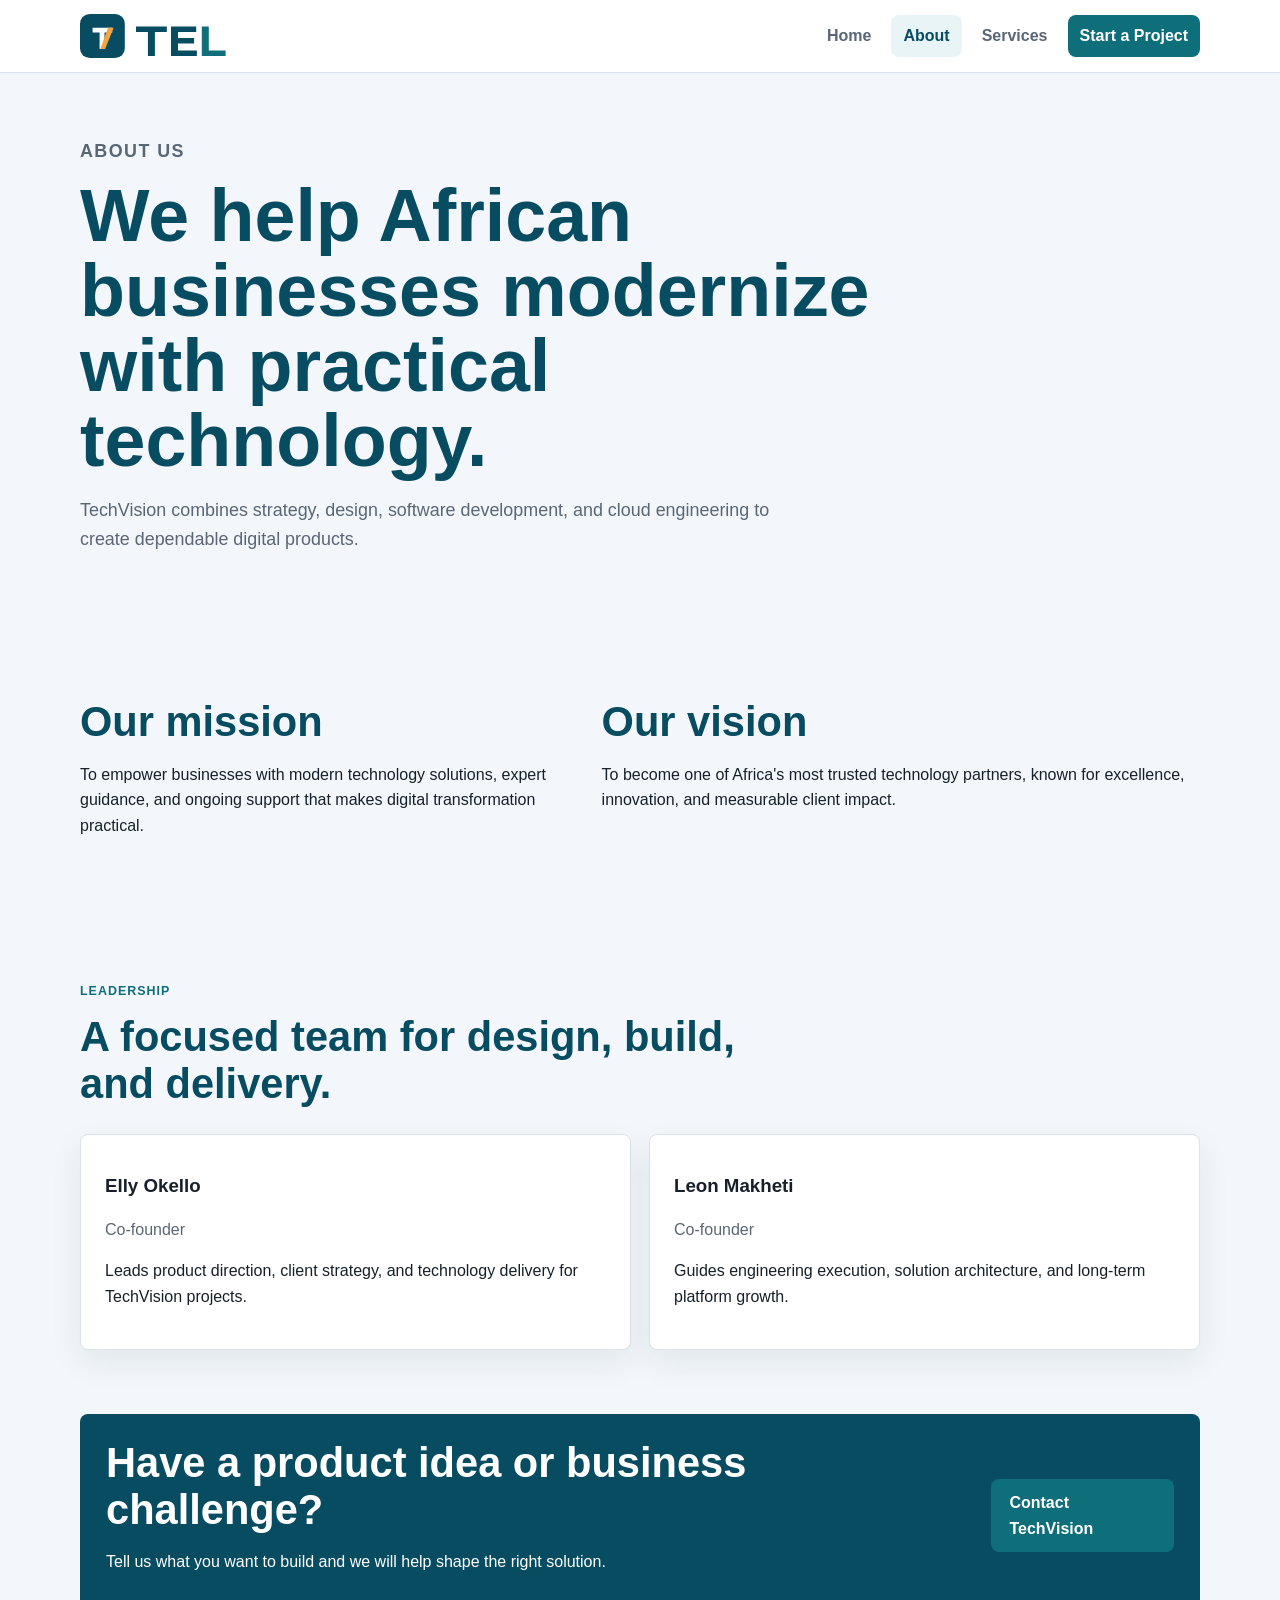
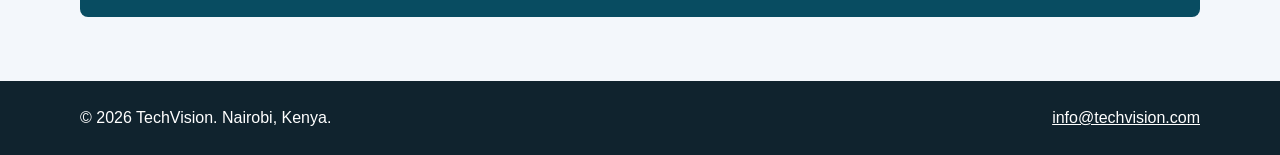
==== about.html @ 492b091a "Build TechVision company website" ====
<!doctype html>
<html lang="en">
<head>
    <meta charset="UTF-8">
    <meta name="viewport" content="width=device-width, initial-scale=1.0">
    <title>About TechVision</title>
    <link rel="stylesheet" href="style.css">
</head>
<body>
    <header class="site-header">
        <nav class="nav" aria-label="Main navigation">
            <a class="brand" href="index.html"><img src="assets/logo.svg" alt="TechVision"></a>
            <button class="nav-toggle" type="button" aria-label="Toggle navigation" aria-expanded="false"><span></span><span></span><span></span></button>
            <div class="nav-links">
                <a href="index.html">Home</a>
                <a href="about.html" aria-current="page">About</a>
                <a href="services.html">Services</a>
                <a class="nav-cta" href="contact.html">Start a Project</a>
            </div>
        </nav>
    </header>

    <main>
        <section class="page-hero">
            <p class="eyebrow">About us</p>
            <h1>We help African businesses modernize with practical technology.</h1>
            <p>TechVision combines strategy, design, software development, and cloud engineering to create dependable digital products.</p>
        </section>

        <section class="split-section">
            <div><h2>Our mission</h2><p>To empower businesses with modern technology solutions, expert guidance, and ongoing support that makes digital transformation practical.</p></div>
            <div><h2>Our vision</h2><p>To become one of Africa's most trusted technology partners, known for excellence, innovation, and measurable client impact.</p></div>
        </section>

        <section class="section">
            <div class="section-heading">
                <p class="eyebrow">Leadership</p>
                <h2>A focused team for design, build, and delivery.</h2>
            </div>
            <div class="team-grid two-column">
                <article class="card"><h3>Elly Okello</h3><p class="role">Co-founder</p><p>Leads product direction, client strategy, and technology delivery for TechVision projects.</p></article>
                <article class="card"><h3>Leon Makheti</h3><p class="role">Co-founder</p><p>Guides engineering execution, solution architecture, and long-term platform growth.</p></article>
            </div>
        </section>

        <section class="contact-strip">
            <div><h2>Have a product idea or business challenge?</h2><p>Tell us what you want to build and we will help shape the right solution.</p></div>
            <a class="button primary" href="contact.html">Contact TechVision</a>
        </section>
    </main>

    <footer class="site-footer">
        <p>&copy; 2026 TechVision. Nairobi, Kenya.</p>
        <a href="mailto:info@techvision.com">info@techvision.com</a>
    </footer>

    <script src="script.js"></script>
</body>
</html>
---- style.css ----
:root {
    --ink: #17202a;
    --muted: #5a6675;
    --line: #d9e1ea;
    --paper: #ffffff;
    --soft: #f3f7fb;
    --brand: #0e6f7b;
    --brand-dark: #084c61;
    --accent: #f2a541;
    --success: #1f7a4d;
    --shadow: 0 18px 50px rgba(12, 37, 54, 0.12);
}

* {
    box-sizing: border-box;
}

body {
    margin: 0;
    color: var(--ink);
    background: var(--soft);
    font-family: Arial, Helvetica, sans-serif;
    line-height: 1.6;
}

a {
    color: inherit;
}

.site-header {
    position: sticky;
    top: 0;
    z-index: 20;
    background: rgba(255, 255, 255, 0.96);
    border-bottom: 1px solid var(--line);
}

.nav {
    width: min(1120px, calc(100% - 32px));
    min-height: 72px;
    margin: 0 auto;
    display: flex;
    align-items: center;
    justify-content: space-between;
    gap: 24px;
}

.brand {
    display: inline-flex;
    align-items: center;
    text-decoration: none;
}

.brand img {
    width: 154px;
    height: auto;
    display: block;
}

.nav-links {
    display: flex;
    align-items: center;
    gap: 8px;
}

.nav-links a {
    min-height: 40px;
    display: inline-flex;
    align-items: center;
    padding: 8px 12px;
    color: var(--muted);
    font-weight: 700;
    text-decoration: none;
    border-radius: 8px;
}

.nav-links a:hover,
.nav-links a[aria-current="page"] {
    color: var(--brand-dark);
    background: #e8f4f5;
}

.nav-links .nav-cta {
    color: white;
    background: var(--brand);
}

.nav-links .nav-cta:hover,
.nav-links .nav-cta[aria-current="page"] {
    color: white;
    background: var(--brand-dark);
}

.nav-toggle {
    display: none;
    width: 42px;
    height: 42px;
    padding: 8px;
    border: 1px solid var(--line);
    background: white;
    border-radius: 8px;
}

.nav-toggle span {
    display: block;
    height: 2px;
    margin: 5px 0;
    background: var(--brand-dark);
}

.hero,
.page-hero,
.section,
.split-section,
.form-layout,
.contact-strip {
    width: min(1120px, calc(100% - 32px));
    margin: 0 auto;
}

.hero {
    min-height: calc(100vh - 72px);
    display: grid;
    grid-template-columns: minmax(0, 1.2fr) minmax(280px, 0.8fr);
    align-items: center;
    gap: 36px;
    padding: 70px 0 56px;
}

.hero h1,
.page-hero h1 {
    max-width: 820px;
    margin: 0;
    color: var(--brand-dark);
    font-size: clamp(2.3rem, 7vw, 4.6rem);
    line-height: 1.02;
    letter-spacing: 0;
}

.hero-copy,
.page-hero p {
    max-width: 700px;
    color: var(--muted);
    font-size: 1.12rem;
}

.eyebrow {
    margin: 0 0 12px;
    color: var(--brand);
    font-size: 0.78rem;
    font-weight: 800;
    letter-spacing: 0.08em;
    text-transform: uppercase;
}

.hero-actions {
    display: flex;
    flex-wrap: wrap;
    gap: 12px;
    margin-top: 28px;
}

.button {
    min-height: 46px;
    display: inline-flex;
    align-items: center;
    justify-content: center;
    padding: 11px 18px;
    border: 0;
    border-radius: 8px;
    font-weight: 800;
    text-decoration: none;
    cursor: pointer;
}

.button.primary {
    color: white;
    background: var(--brand);
}

.button.primary:hover {
    background: var(--brand-dark);
}

.button.secondary {
    color: var(--brand-dark);
    background: white;
    border: 1px solid var(--line);
}

.hero-visual {
    position: relative;
}

.hero-visual > img {
    width: 100%;
    display: block;
    border-radius: 8px;
    box-shadow: var(--shadow);
}

.hero-panel {
    position: absolute;
    right: 18px;
    bottom: 18px;
    width: min(300px, calc(100% - 36px));
    display: grid;
    gap: 14px;
    padding: 14px;
    background: rgba(255, 255, 255, 0.94);
    border: 1px solid var(--line);
    border-radius: 8px;
    box-shadow: 0 14px 36px rgba(12, 37, 54, 0.18);
}

.metric {
    padding: 14px;
    background: var(--soft);
    border-radius: 8px;
}

.metric strong {
    display: block;
    color: var(--brand-dark);
    font-size: 1.8rem;
    line-height: 1;
}

.metric span,
.role {
    color: var(--muted);
}

.page-hero,
.section,
.split-section {
    padding: 64px 0;
}

.section-heading {
    max-width: 720px;
    margin-bottom: 26px;
}

h2 {
    margin: 0 0 12px;
    color: var(--brand-dark);
    font-size: clamp(1.8rem, 4vw, 2.6rem);
    line-height: 1.12;
    letter-spacing: 0;
}

h3 {
    margin: 12px 0 8px;
    color: var(--ink);
}

.service-grid,
.team-grid {
    display: grid;
    grid-template-columns: repeat(3, minmax(0, 1fr));
    gap: 18px;
}

.team-grid.two-column {
    grid-template-columns: repeat(2, minmax(0, 1fr));
}

.card,
.wide-card,
.contact-info,
.project-form {
    background: var(--paper);
    border: 1px solid var(--line);
    border-radius: 8px;
    box-shadow: 0 12px 32px rgba(12, 37, 54, 0.08);
}

.card {
    padding: 24px;
}

.service-icon {
    width: 58px;
    height: 58px;
    display: block;
    margin-bottom: 14px;
}

.split-section {
    display: grid;
    grid-template-columns: minmax(0, 0.9fr) minmax(300px, 1.1fr);
    gap: 32px;
    align-items: start;
}

.steps {
    display: grid;
    gap: 14px;
}

.steps div {
    padding: 20px;
    background: white;
    border-left: 5px solid var(--accent);
    border-radius: 8px;
}

.steps strong,
.steps span {
    display: block;
}

.steps span {
    color: var(--muted);
}

.service-list {
    display: grid;
    gap: 16px;
}

.wide-card {
    display: grid;
    grid-template-columns: minmax(220px, 0.75fr) minmax(0, 1fr);
    gap: 24px;
    padding: 26px;
    align-items: start;
}

.contact-strip {
    display: flex;
    align-items: center;
    justify-content: space-between;
    gap: 24px;
    margin-bottom: 64px;
    padding: 26px;
    color: white;
    background: var(--brand-dark);
    border-radius: 8px;
}

.contact-strip h2,
.contact-strip p {
    color: white;
}

.form-layout {
    display: grid;
    grid-template-columns: 330px minmax(0, 1fr);
    gap: 24px;
    align-items: start;
    padding: 36px 0 70px;
}

.contact-info,
.project-form {
    padding: 24px;
}

.contact-info dl {
    margin: 0;
}

.contact-info dt {
    margin-top: 18px;
    color: var(--brand-dark);
    font-weight: 800;
}

.contact-info dd {
    margin: 4px 0 0;
    color: var(--muted);
}

.project-form {
    display: grid;
    grid-template-columns: repeat(2, minmax(0, 1fr));
    gap: 18px;
}

.form-row,
fieldset {
    display: grid;
    gap: 8px;
}

.form-row.full,
fieldset,
.project-form button,
.form-message {
    grid-column: 1 / -1;
}

label,
legend {
    color: var(--ink);
    font-weight: 800;
}

input,
select,
textarea {
    width: 100%;
    min-height: 44px;
    padding: 11px 12px;
    color: var(--ink);
    background: white;
    border: 1px solid #c8d3df;
    border-radius: 8px;
    font: inherit;
}

textarea {
    resize: vertical;
}

input:focus,
select:focus,
textarea:focus {
    outline: 3px solid rgba(14, 111, 123, 0.2);
    border-color: var(--brand);
}

fieldset {
    margin: 0;
    padding: 16px;
    border: 1px solid var(--line);
    border-radius: 8px;
}

fieldset label {
    color: var(--muted);
    font-weight: 600;
}

fieldset input {
    width: auto;
    min-height: auto;
    margin-right: 8px;
}

.form-message {
    margin: 0;
    color: var(--success);
    font-weight: 800;
}

.site-footer {
    display: flex;
    justify-content: space-between;
    gap: 20px;
    padding: 24px max(16px, calc((100% - 1120px) / 2));
    color: white;
    background: #10232e;
}

.site-footer p {
    margin: 0;
}

@media (max-width: 780px) {
    .nav {
        flex-wrap: wrap;
        padding: 12px 0;
    }

    .nav-toggle {
        display: block;
    }

    .nav-links {
        width: 100%;
        display: none;
        align-items: stretch;
        flex-direction: column;
    }

    .nav-links.is-open {
        display: flex;
    }

    .nav-links a {
        justify-content: center;
    }

    .hero,
    .split-section,
    .form-layout,
    .wide-card {
        grid-template-columns: 1fr;
    }

    .hero {
        min-height: auto;
        padding-top: 48px;
    }

    .hero-panel {
        position: static;
        width: 100%;
        margin-top: 16px;
    }

    .service-grid,
    .team-grid,
    .team-grid.two-column,
    .project-form {
        grid-template-columns: 1fr;
    }

    .contact-strip,
    .site-footer {
        align-items: flex-start;
        flex-direction: column;
    }
}
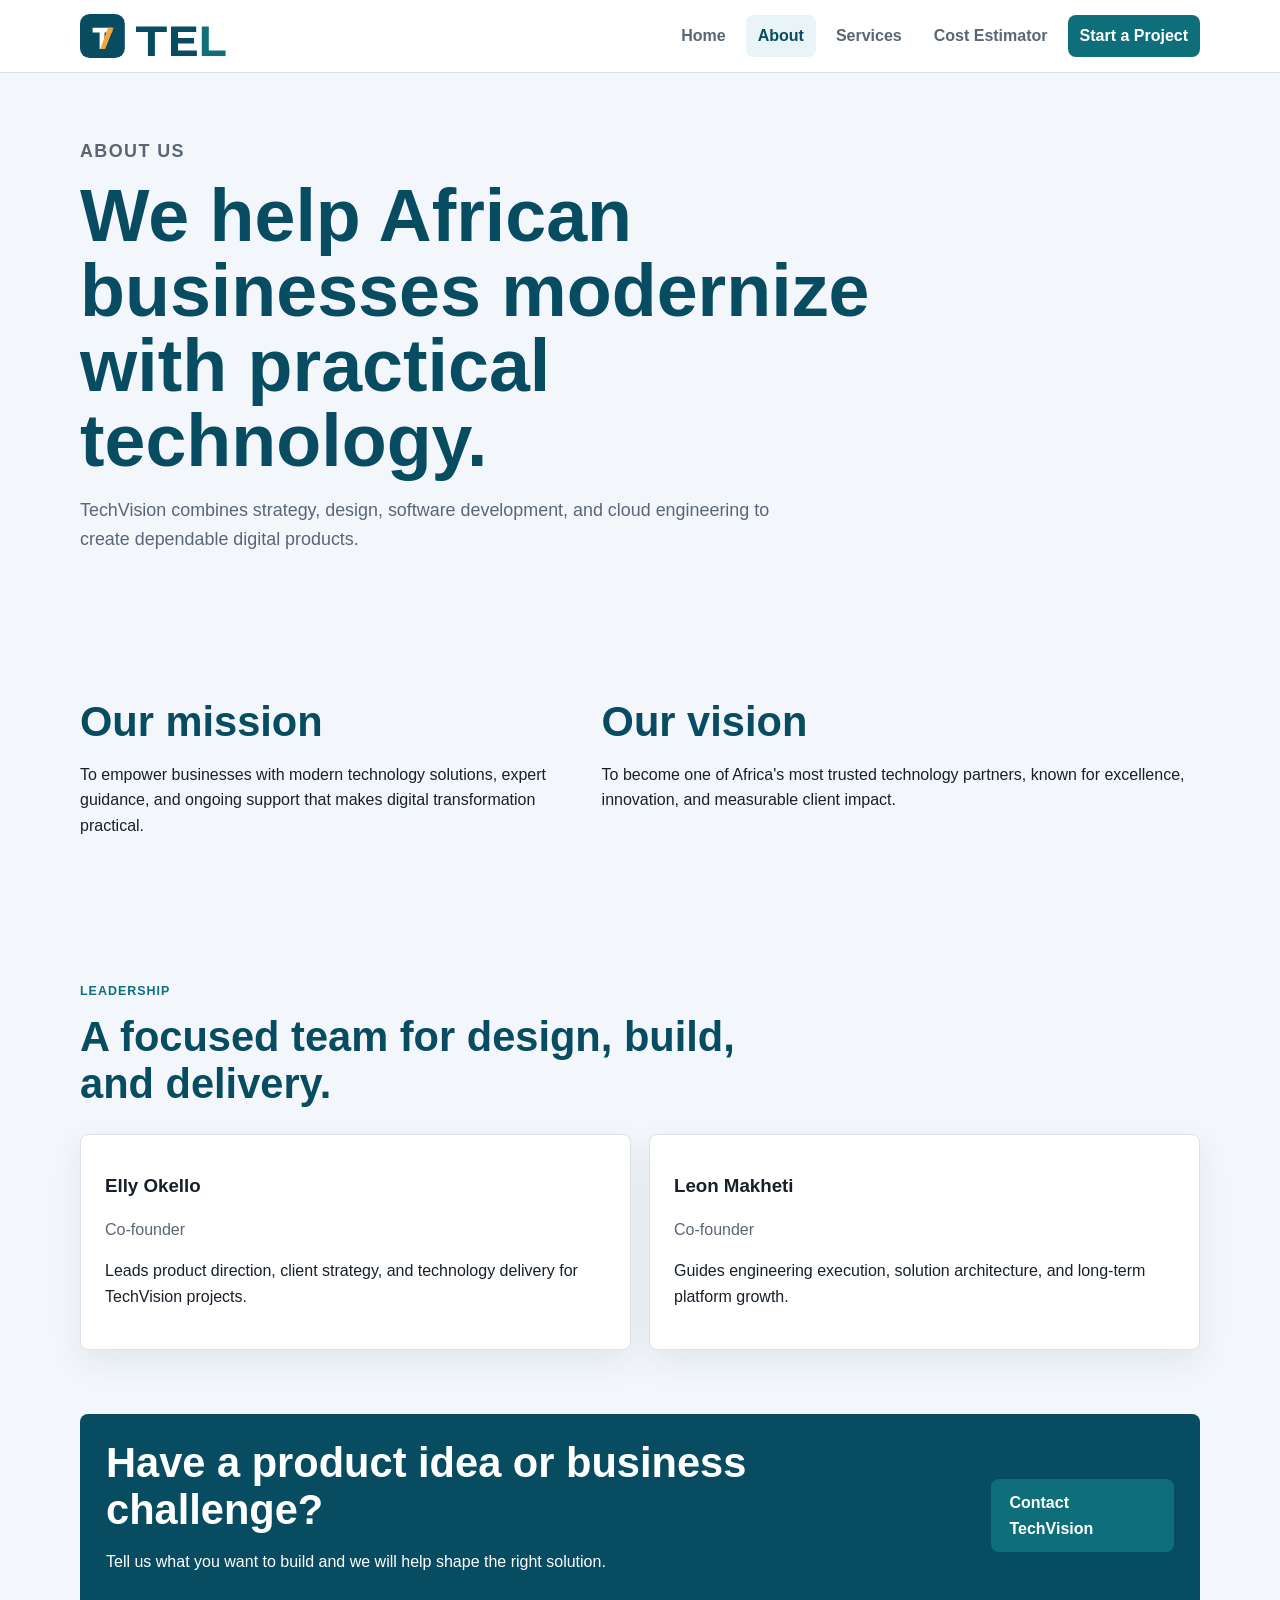
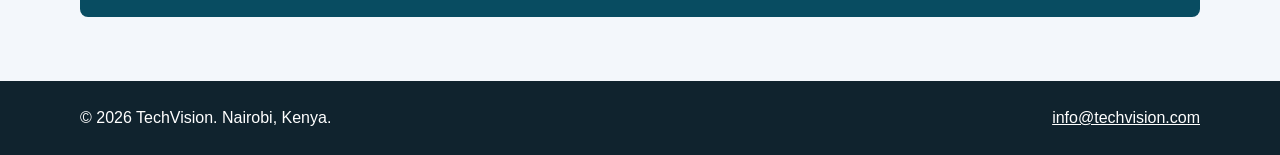
==== commit 8752f7c8: "Add Project Cost Estimator with improved UI/UX and update navigation" ====
--- a/about.html
+++ b/about.html
@@ -15,6 +15,7 @@
                 <a href="index.html">Home</a>
                 <a href="about.html" aria-current="page">About</a>
                 <a href="services.html">Services</a>
+                <a href="estimator.html">Cost Estimator</a>
                 <a class="nav-cta" href="contact.html">Start a Project</a>
             </div>
         </nav>
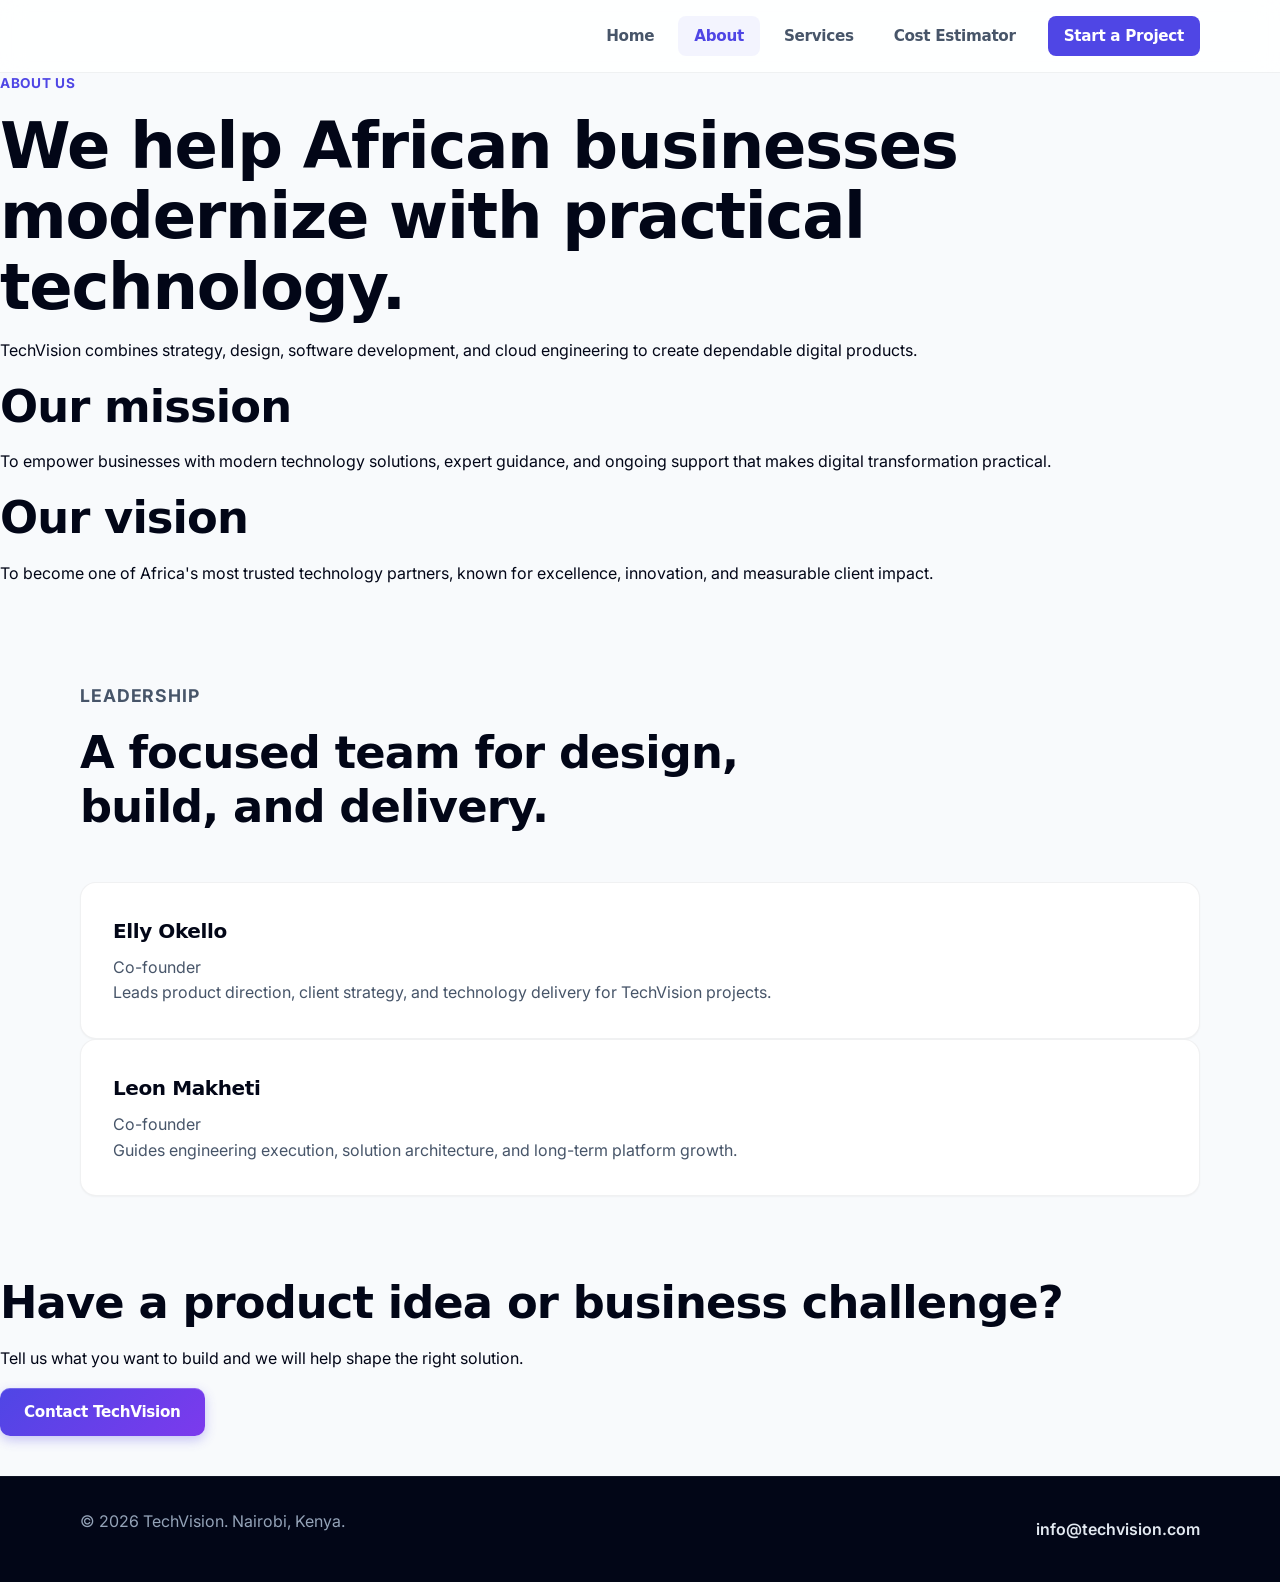
==== commit 848f757a: "Remove duplicate HTML files, enhance design with modern colors, gradients, and Inter font" ====
--- a/about.html
+++ b/about.html
@@ -4,6 +4,9 @@
     <meta charset="UTF-8">
     <meta name="viewport" content="width=device-width, initial-scale=1.0">
     <title>About TechVision</title>
+    <link rel="preconnect" href="https://fonts.googleapis.com">
+    <link rel="preconnect" href="https://fonts.gstatic.com" crossorigin>
+    <link href="https://fonts.googleapis.com/css2?family=Inter:wght@400;500;600;700;800&display=swap" rel="stylesheet">
     <link rel="stylesheet" href="style.css">
 </head>
 <body>
--- a/style.css
+++ b/style.css
@@ -1,14 +1,25 @@
 :root {
-    --ink: #17202a;
-    --muted: #5a6675;
-    --line: #d9e1ea;
+    /* Modern Premium Palette */
+    --ink: #020617;
+    --muted: #475569;
+    --line: rgba(15, 23, 42, 0.06);
     --paper: #ffffff;
-    --soft: #f3f7fb;
-    --brand: #0e6f7b;
-    --brand-dark: #084c61;
-    --accent: #f2a541;
-    --success: #1f7a4d;
-    --shadow: 0 18px 50px rgba(12, 37, 54, 0.12);
+    --soft: #f8fafc;
+    
+    /* Indigo & Cyan Tech Palette */
+    --brand: #4f46e5; 
+    --brand-dark: #3730a3;
+    --brand-light: #818cf8;
+    --accent: #06b6d4;
+    --accent-dark: #0891b2;
+    --success: #10b981;
+    
+    /* Modern Gradients & Shadows */
+    --gradient: linear-gradient(135deg, #4f46e5 0%, #7c3aed 100%);
+    --shadow-sm: 0 1px 2px rgba(0,0,0,0.04);
+    --shadow: 0 4px 6px -1px rgba(0, 0, 0, 0.05), 0 10px 15px -3px rgba(0, 0, 0, 0.04);
+    --shadow-lg: 0 20px 25px -5px rgba(0, 0, 0, 0.05), 0 10px 10px -5px rgba(0, 0, 0, 0.02);
+    --glow: 0 0 40px rgba(79, 70, 229, 0.15);
 }
 
 * {
@@ -19,19 +30,56 @@
     margin: 0;
     color: var(--ink);
     background: var(--soft);
-    font-family: Arial, Helvetica, sans-serif;
+    font-family: 'Inter', system-ui, -apple-system, sans-serif; 
     line-height: 1.6;
+    -webkit-font-smoothing: antialiased;
+    -moz-osx-font-smoothing: grayscale;
 }
 
 a {
     color: inherit;
-}
-
+    text-decoration: none;
+}
+
+/* --- TYPOGRAPHY --- */
+h1, h2, h3, .brand, .button, .nav-links a, label, legend {
+    font-family: 'Plus Jakarta Sans', system-ui, sans-serif;
+    letter-spacing: -0.02em;
+}
+
+h1, h2 {
+    color: var(--ink);
+    font-weight: 800;
+    margin: 0 0 16px;
+}
+
+h1 {
+    font-size: clamp(2.5rem, 6vw, 4rem);
+    line-height: 1.1;
+}
+
+h2 {
+    font-size: clamp(1.8rem, 4vw, 2.8rem);
+    line-height: 1.2;
+}
+
+h3 {
+    margin: 0 0 8px;
+    font-size: 1.25rem;
+}
+
+p {
+    margin: 0 0 16px;
+}
+
+/* --- HEADER & NAV --- */
 .site-header {
     position: sticky;
     top: 0;
     z-index: 20;
-    background: rgba(255, 255, 255, 0.96);
+    background: rgba(255, 255, 255, 0.85);
+    backdrop-filter: blur(12px);
+    -webkit-backdrop-filter: blur(12px);
     border-bottom: 1px solid var(--line);
 }
 
@@ -48,13 +96,9 @@
 .brand {
     display: inline-flex;
     align-items: center;
-    text-decoration: none;
-}
-
-.brand img {
-    width: 154px;
-    height: auto;
-    display: block;
+    font-weight: 800;
+    font-size: 1.25rem;
+    color: var(--ink);
 }
 
 .nav-links {
@@ -67,28 +111,29 @@
     min-height: 40px;
     display: inline-flex;
     align-items: center;
-    padding: 8px 12px;
+    padding: 8px 16px;
     color: var(--muted);
-    font-weight: 700;
-    text-decoration: none;
+    font-weight: 600;
+    font-size: 0.95rem;
     border-radius: 8px;
+    transition: all 0.2s ease;
 }
 
 .nav-links a:hover,
 .nav-links a[aria-current="page"] {
-    color: var(--brand-dark);
-    background: #e8f4f5;
+    color: var(--brand);
+    background: rgba(79, 70, 229, 0.06);
 }
 
 .nav-links .nav-cta {
     color: white;
     background: var(--brand);
-}
-
-.nav-links .nav-cta:hover,
-.nav-links .nav-cta[aria-current="page"] {
+    margin-left: 8px;
+}
+
+.nav-links .nav-cta:hover {
+    background: var(--brand-dark);
     color: white;
-    background: var(--brand-dark);
 }
 
 .nav-toggle {
@@ -99,364 +144,448 @@
     border: 1px solid var(--line);
     background: white;
     border-radius: 8px;
+    cursor: pointer;
 }
 
 .nav-toggle span {
     display: block;
     height: 2px;
     margin: 5px 0;
-    background: var(--brand-dark);
-}
-
+    background: var(--ink);
+    border-radius: 2px;
+}
+
+/* --- LAYOUT CONTAINERS --- */
 .hero,
-.page-hero,
-.section,
-.split-section,
-.form-layout,
-.contact-strip {
+.section {
     width: min(1120px, calc(100% - 32px));
     margin: 0 auto;
 }
 
+/* --- HERO SECTION --- */
 .hero {
     min-height: calc(100vh - 72px);
     display: grid;
     grid-template-columns: minmax(0, 1.2fr) minmax(280px, 0.8fr);
     align-items: center;
-    gap: 36px;
-    padding: 70px 0 56px;
-}
-
-.hero h1,
-.page-hero h1 {
-    max-width: 820px;
-    margin: 0;
-    color: var(--brand-dark);
-    font-size: clamp(2.3rem, 7vw, 4.6rem);
-    line-height: 1.02;
-    letter-spacing: 0;
-}
-
-.hero-copy,
-.page-hero p {
-    max-width: 700px;
+    gap: 48px;
+    padding: 80px 0 60px;
+    position: relative;
+    overflow: hidden;
+    background-image: 
+        radial-gradient(ellipse 80% 50% at 50% -20%, rgba(79, 70, 229, 0.12), transparent),
+        radial-gradient(ellipse 50% 50% at 100% 50%, rgba(6, 182, 212, 0.08), transparent),
+        url("data:image/svg+xml,%3Csvg width='60' height='60' viewBox='0 0 60 60' xmlns='http://www.w3.org/2000/svg'%3E%3Cg fill='none' fill-rule='evenodd'%3E%3Cg fill='%239C92AC' fill-opacity='0.03'%3E%3Cpath d='M36 34v-4h-2v4h-4v2h4v4h2v-4h4v-2h-4zm0-30V0h-2v4h-4v2h4v4h2V6h4V4h-4zM6 34v-4H4v4H0v2h4v4h2v-4h4v-2H6zM6 4V0H4v4H0v2h4v4h2V6h4V4H6z'/%3E%3C/g%3E%3C/g%3E%3C/svg%3E");
+}
+
+.hero-content {
+    position: relative;
+    z-index: 2;
+}
+
+.eyebrow {
+    margin: 0 0 16px;
+    color: var(--brand);
+    font-size: 0.85rem;
+    font-weight: 700;
+    letter-spacing: 0.05em;
+    text-transform: uppercase;
+    display: flex;
+    align-items: center;
+}
+
+.pulse-dot {
+    display: inline-block;
+    width: 8px;
+    height: 8px;
+    background: var(--success);
+    border-radius: 50%;
+    margin-right: 10px;
+    box-shadow: 0 0 0 0 rgba(16, 185, 129, 0.7);
+    animation: pulse 2s infinite;
+}
+
+@keyframes pulse {
+    0% { box-shadow: 0 0 0 0 rgba(16, 185, 129, 0.7); }
+    70% { box-shadow: 0 0 0 10px rgba(16, 185, 129, 0); }
+    100% { box-shadow: 0 0 0 0 rgba(16, 185, 129, 0); }
+}
+
+.hero-copy {
+    max-width: 600px;
     color: var(--muted);
-    font-size: 1.12rem;
-}
-
-.eyebrow {
-    margin: 0 0 12px;
-    color: var(--brand);
-    font-size: 0.78rem;
-    font-weight: 800;
-    letter-spacing: 0.08em;
-    text-transform: uppercase;
+    font-size: 1.15rem;
+    line-height: 1.7;
 }
 
 .hero-actions {
     display: flex;
     flex-wrap: wrap;
     gap: 12px;
-    margin-top: 28px;
-}
-
+    margin: 32px 0;
+}
+
+/* --- BUTTONS --- */
 .button {
-    min-height: 46px;
+    min-height: 48px;
     display: inline-flex;
     align-items: center;
     justify-content: center;
-    padding: 11px 18px;
+    padding: 12px 24px;
     border: 0;
-    border-radius: 8px;
-    font-weight: 800;
-    text-decoration: none;
+    border-radius: 10px;
+    font-weight: 700;
+    font-size: 0.95rem;
     cursor: pointer;
+    transition: all 0.3s cubic-bezier(0.4, 0, 0.2, 1);
+    position: relative;
+    overflow: hidden;
 }
 
 .button.primary {
     color: white;
-    background: var(--brand);
+    background: var(--gradient);
+    box-shadow: 0 4px 12px rgba(79, 70, 229, 0.3), inset 0 1px 0 rgba(255,255,255,0.2);
 }
 
 .button.primary:hover {
-    background: var(--brand-dark);
+    transform: translateY(-2px);
+    box-shadow: 0 8px 20px rgba(79, 70, 229, 0.4), inset 0 1px 0 rgba(255,255,255,0.2);
 }
 
 .button.secondary {
-    color: var(--brand-dark);
-    background: white;
-    border: 1px solid var(--line);
-}
-
+    color: var(--ink);
+    background: var(--paper);
+    border: 1px solid var(--line);
+    box-shadow: var(--shadow-sm);
+}
+
+.button.secondary:hover {
+    background: var(--soft);
+    border-color: rgba(79, 70, 229, 0.2);
+    transform: translateY(-2px);
+    box-shadow: var(--shadow);
+}
+
+/* --- TRUST BAR --- */
+.trust-bar {
+    margin-top: 40px;
+    padding-top: 32px;
+    border-top: 1px solid var(--line);
+}
+
+.trust-bar span {
+    display: block;
+    color: var(--muted);
+    font-size: 0.85rem;
+    font-weight: 600;
+    margin-bottom: 16px;
+    text-transform: uppercase;
+    letter-spacing: 0.05em;
+}
+
+.trust-logos {
+    display: flex;
+    flex-wrap: wrap;
+    gap: 24px;
+    align-items: center;
+}
+
+.logo-placeholder {
+    color: #94a3b8;
+    font-weight: 800;
+    font-size: 1.1rem;
+    letter-spacing: -0.02em;
+    opacity: 0.6;
+    transition: opacity 0.2s;
+}
+
+.logo-placeholder:hover {
+    opacity: 1;
+}
+
+/* --- HERO VISUAL (Mockup) --- */
 .hero-visual {
     position: relative;
-}
-
-.hero-visual > img {
-    width: 100%;
-    display: block;
-    border-radius: 8px;
-    box-shadow: var(--shadow);
-}
-
-.hero-panel {
-    position: absolute;
-    right: 18px;
-    bottom: 18px;
-    width: min(300px, calc(100% - 36px));
+    perspective: 1000px;
+}
+
+.dashboard-mockup {
+    background: var(--paper);
+    border: 1px solid var(--line);
+    border-radius: 16px;
+    box-shadow: var(--shadow-lg), var(--glow);
+    overflow: hidden;
+    transform: rotateY(-5deg) rotateX(2deg);
+    transition: transform 0.5s ease;
+}
+
+.dashboard-mockup:hover {
+    transform: rotateY(0deg) rotateX(0deg);
+}
+
+.mockup-header {
+    height: 32px;
+    background: var(--soft);
+    border-bottom: 1px solid var(--line);
+    display: flex;
+    align-items: center;
+    padding: 0 12px;
+    gap: 6px;
+}
+
+.mockup-header::before,
+.mockup-header::after {
+    content: '';
+    width: 8px;
+    height: 8px;
+    border-radius: 50%;
+    background: #cbd5e1;
+}
+
+.mockup-body {
+    display: flex;
+    height: 300px;
+}
+
+.mockup-sidebar {
+    width: 60px;
+    background: var(--soft);
+    border-right: 1px solid var(--line);
+}
+
+.mockup-content {
+    flex: 1;
+    padding: 20px;
     display: grid;
-    gap: 14px;
-    padding: 14px;
-    background: rgba(255, 255, 255, 0.94);
-    border: 1px solid var(--line);
-    border-radius: 8px;
-    box-shadow: 0 14px 36px rgba(12, 37, 54, 0.18);
-}
-
-.metric {
-    padding: 14px;
+    grid-template-columns: 1fr 1fr;
+    grid-template-rows: auto 1fr;
+    gap: 16px;
+}
+
+.mockup-card {
     background: var(--soft);
     border-radius: 8px;
-}
-
-.metric strong {
+    border: 1px solid var(--line);
+}
+
+.mockup-chart {
+    grid-column: 1 / -1;
+    background: linear-gradient(135deg, rgba(79, 70, 229, 0.05), rgba(6, 182, 212, 0.05));
+    border-radius: 8px;
+    border: 1px solid var(--line);
+    position: relative;
+    overflow: hidden;
+}
+
+.mockup-chart::after {
+    content: '';
+    position: absolute;
+    bottom: 0;
+    left: 0;
+    right: 0;
+    height: 60%;
+    background: linear-gradient(to top, rgba(79, 70, 229, 0.15), transparent);
+    clip-path: polygon(0 100%, 10% 60%, 20% 80%, 30% 40%, 40% 70%, 50% 20%, 60% 50%, 70% 10%, 80% 40%, 90% 30%, 100% 60%, 100% 100%);
+}
+
+/* --- METRICS SECTION --- */
+.metrics-section {
+    padding: 40px 0;
+}
+
+.metrics-grid {
+    display: grid;
+    grid-template-columns: repeat(3, 1fr);
+    gap: 24px;
+    background: var(--paper);
+    border: 1px solid var(--line);
+    border-radius: 16px;
+    padding: 32px;
+    box-shadow: var(--shadow);
+}
+
+.metric-item {
+    text-align: center;
+}
+
+.metric-item strong {
     display: block;
-    color: var(--brand-dark);
-    font-size: 1.8rem;
+    font-family: 'Plus Jakarta Sans', sans-serif;
+    font-size: 2.5rem;
+    font-weight: 800;
+    color: var(--brand);
     line-height: 1;
-}
-
-.metric span,
-.role {
+    margin-bottom: 8px;
+    background: var(--gradient);
+    -webkit-background-clip: text;
+    -webkit-text-fill-color: transparent;
+    background-clip: text;
+}
+
+.metric-item span {
     color: var(--muted);
-}
-
-.page-hero,
-.section,
-.split-section {
-    padding: 64px 0;
+    font-weight: 500;
+}
+
+/* --- SECTIONS --- */
+.section {
+    padding: 80px 0;
 }
 
 .section-heading {
     max-width: 720px;
-    margin-bottom: 26px;
-}
-
-h2 {
-    margin: 0 0 12px;
-    color: var(--brand-dark);
-    font-size: clamp(1.8rem, 4vw, 2.6rem);
-    line-height: 1.12;
-    letter-spacing: 0;
-}
-
-h3 {
-    margin: 12px 0 8px;
-    color: var(--ink);
-}
-
-.service-grid,
-.team-grid {
+    margin-bottom: 48px;
+}
+
+.section-heading p {
+    color: var(--muted);
+    font-size: 1.1rem;
+}
+
+/* --- SERVICE GRID --- */
+.service-grid {
     display: grid;
     grid-template-columns: repeat(3, minmax(0, 1fr));
-    gap: 18px;
-}
-
-.team-grid.two-column {
-    grid-template-columns: repeat(2, minmax(0, 1fr));
-}
-
-.card,
-.wide-card,
-.contact-info,
-.project-form {
+    gap: 24px;
+}
+
+.card {
     background: var(--paper);
     border: 1px solid var(--line);
-    border-radius: 8px;
-    box-shadow: 0 12px 32px rgba(12, 37, 54, 0.08);
-}
-
-.card {
-    padding: 24px;
+    border-radius: 16px;
+    box-shadow: var(--shadow-sm);
+    transition: all 0.3s cubic-bezier(0.4, 0, 0.2, 1);
+    padding: 32px;
+}
+
+.card:hover {
+    transform: translateY(-6px);
+    border-color: rgba(79, 70, 229, 0.2);
+    box-shadow: var(--shadow-lg), var(--glow);
 }
 
 .service-icon {
-    width: 58px;
-    height: 58px;
-    display: block;
-    margin-bottom: 14px;
-}
-
-.split-section {
-    display: grid;
-    grid-template-columns: minmax(0, 0.9fr) minmax(300px, 1.1fr);
-    gap: 32px;
-    align-items: start;
-}
-
+    width: 52px;
+    height: 52px;
+    display: flex;
+    align-items: center;
+    justify-content: center;
+    margin-bottom: 20px;
+    background: linear-gradient(135deg, rgba(79, 70, 229, 0.1), rgba(6, 182, 212, 0.1));
+    border: 1px solid rgba(79, 70, 229, 0.1);
+    border-radius: 12px;
+    color: var(--brand);
+}
+
+.card p {
+    color: var(--muted);
+    margin: 0;
+}
+
+/* --- STEPS --- */
 .steps {
     display: grid;
-    gap: 14px;
+    gap: 16px;
+    max-width: 800px;
 }
 
 .steps div {
-    padding: 20px;
-    background: white;
-    border-left: 5px solid var(--accent);
-    border-radius: 8px;
-}
-
-.steps strong,
-.steps span {
-    display: block;
+    padding: 24px 28px;
+    background: var(--paper);
+    border: 1px solid var(--line);
+    border-left: 4px solid var(--brand);
+    border-radius: 12px;
+    transition: all 0.3s ease;
+    box-shadow: var(--shadow-sm);
+    display: flex;
+    flex-direction: column;
+    gap: 4px;
+}
+
+.steps div:hover {
+    transform: translateX(8px);
+    border-color: rgba(79, 70, 229, 0.2);
+    border-left-color: var(--accent);
+    box-shadow: var(--shadow);
+}
+
+.steps strong {
+    font-size: 1.2rem;
+    color: var(--ink);
 }
 
 .steps span {
     color: var(--muted);
 }
 
-.service-list {
-    display: grid;
-    gap: 16px;
-}
-
-.wide-card {
-    display: grid;
-    grid-template-columns: minmax(220px, 0.75fr) minmax(0, 1fr);
-    gap: 24px;
-    padding: 26px;
-    align-items: start;
-}
-
-.contact-strip {
-    display: flex;
-    align-items: center;
+/* --- FOOTER --- */
+.site-footer {
+    display: flex;
     justify-content: space-between;
-    gap: 24px;
-    margin-bottom: 64px;
-    padding: 26px;
+    align-items: center;
+    gap: 20px;
+    padding: 32px max(16px, calc((100% - 1120px) / 2));
+    color: #94a3b8;
+    background: var(--ink);
+    border-top: 1px solid rgba(255,255,255,0.05);
+    margin-top: 40px;
+}
+
+.site-footer a {
+    color: #e2e8f0;
+    font-weight: 600;
+    transition: color 0.2s;
+}
+
+.site-footer a:hover {
     color: white;
-    background: var(--brand-dark);
-    border-radius: 8px;
-}
-
-.contact-strip h2,
-.contact-strip p {
-    color: white;
-}
-
-.form-layout {
-    display: grid;
-    grid-template-columns: 330px minmax(0, 1fr);
-    gap: 24px;
-    align-items: start;
-    padding: 36px 0 70px;
-}
-
-.contact-info,
-.project-form {
-    padding: 24px;
-}
-
-.contact-info dl {
-    margin: 0;
-}
-
-.contact-info dt {
-    margin-top: 18px;
-    color: var(--brand-dark);
-    font-weight: 800;
-}
-
-.contact-info dd {
-    margin: 4px 0 0;
-    color: var(--muted);
-}
-
-.project-form {
-    display: grid;
-    grid-template-columns: repeat(2, minmax(0, 1fr));
-    gap: 18px;
-}
-
-.form-row,
-fieldset {
-    display: grid;
-    gap: 8px;
-}
-
-.form-row.full,
-fieldset,
-.project-form button,
-.form-message {
-    grid-column: 1 / -1;
-}
-
-label,
-legend {
-    color: var(--ink);
-    font-weight: 800;
-}
-
-input,
-select,
-textarea {
-    width: 100%;
-    min-height: 44px;
-    padding: 11px 12px;
-    color: var(--ink);
-    background: white;
-    border: 1px solid #c8d3df;
-    border-radius: 8px;
-    font: inherit;
-}
-
-textarea {
-    resize: vertical;
-}
-
-input:focus,
-select:focus,
-textarea:focus {
-    outline: 3px solid rgba(14, 111, 123, 0.2);
-    border-color: var(--brand);
-}
-
-fieldset {
-    margin: 0;
-    padding: 16px;
-    border: 1px solid var(--line);
-    border-radius: 8px;
-}
-
-fieldset label {
-    color: var(--muted);
-    font-weight: 600;
-}
-
-fieldset input {
-    width: auto;
-    min-height: auto;
-    margin-right: 8px;
-}
-
-.form-message {
-    margin: 0;
-    color: var(--success);
-    font-weight: 800;
-}
-
-.site-footer {
-    display: flex;
-    justify-content: space-between;
-    gap: 20px;
-    padding: 24px max(16px, calc((100% - 1120px) / 2));
-    color: white;
-    background: #10232e;
-}
-
-.site-footer p {
-    margin: 0;
+}
+
+/* --- RESPONSIVE --- */
+@media (max-width: 900px) {
+    .hero {
+        grid-template-columns: 1fr;
+        min-height: auto;
+        padding-top: 48px;
+        text-align: center;
+    }
+    
+    .hero-content {
+        display: flex;
+        flex-direction: column;
+        align-items: center;
+    }
+    
+    .hero-copy {
+        max-width: 100%;
+    }
+    
+    .hero-actions {
+        justify-content: center;
+    }
+    
+    .trust-bar {
+        text-align: center;
+    }
+    
+    .trust-logos {
+        justify-content: center;
+    }
+    
+    .dashboard-mockup {
+        transform: none;
+        margin-top: 40px;
+    }
+    
+    .service-grid {
+        grid-template-columns: 1fr;
+    }
+    
+    .metrics-grid {
+        grid-template-columns: 1fr;
+        gap: 32px;
+    }
 }
 
 @media (max-width: 780px) {
@@ -474,6 +603,7 @@
         display: none;
         align-items: stretch;
         flex-direction: column;
+        margin-top: 12px;
     }
 
     .nav-links.is-open {
@@ -482,36 +612,16 @@
 
     .nav-links a {
         justify-content: center;
-    }
-
-    .hero,
-    .split-section,
-    .form-layout,
-    .wide-card {
-        grid-template-columns: 1fr;
-    }
-
-    .hero {
-        min-height: auto;
-        padding-top: 48px;
-    }
-
-    .hero-panel {
-        position: static;
-        width: 100%;
-        margin-top: 16px;
-    }
-
-    .service-grid,
-    .team-grid,
-    .team-grid.two-column,
-    .project-form {
-        grid-template-columns: 1fr;
-    }
-
-    .contact-strip,
+        padding: 12px;
+    }
+    
+    .nav-links .nav-cta {
+        margin-left: 0;
+        margin-top: 8px;
+    }
+
     .site-footer {
-        align-items: flex-start;
         flex-direction: column;
-    }
-}
+        text-align: center;
+    }
+}
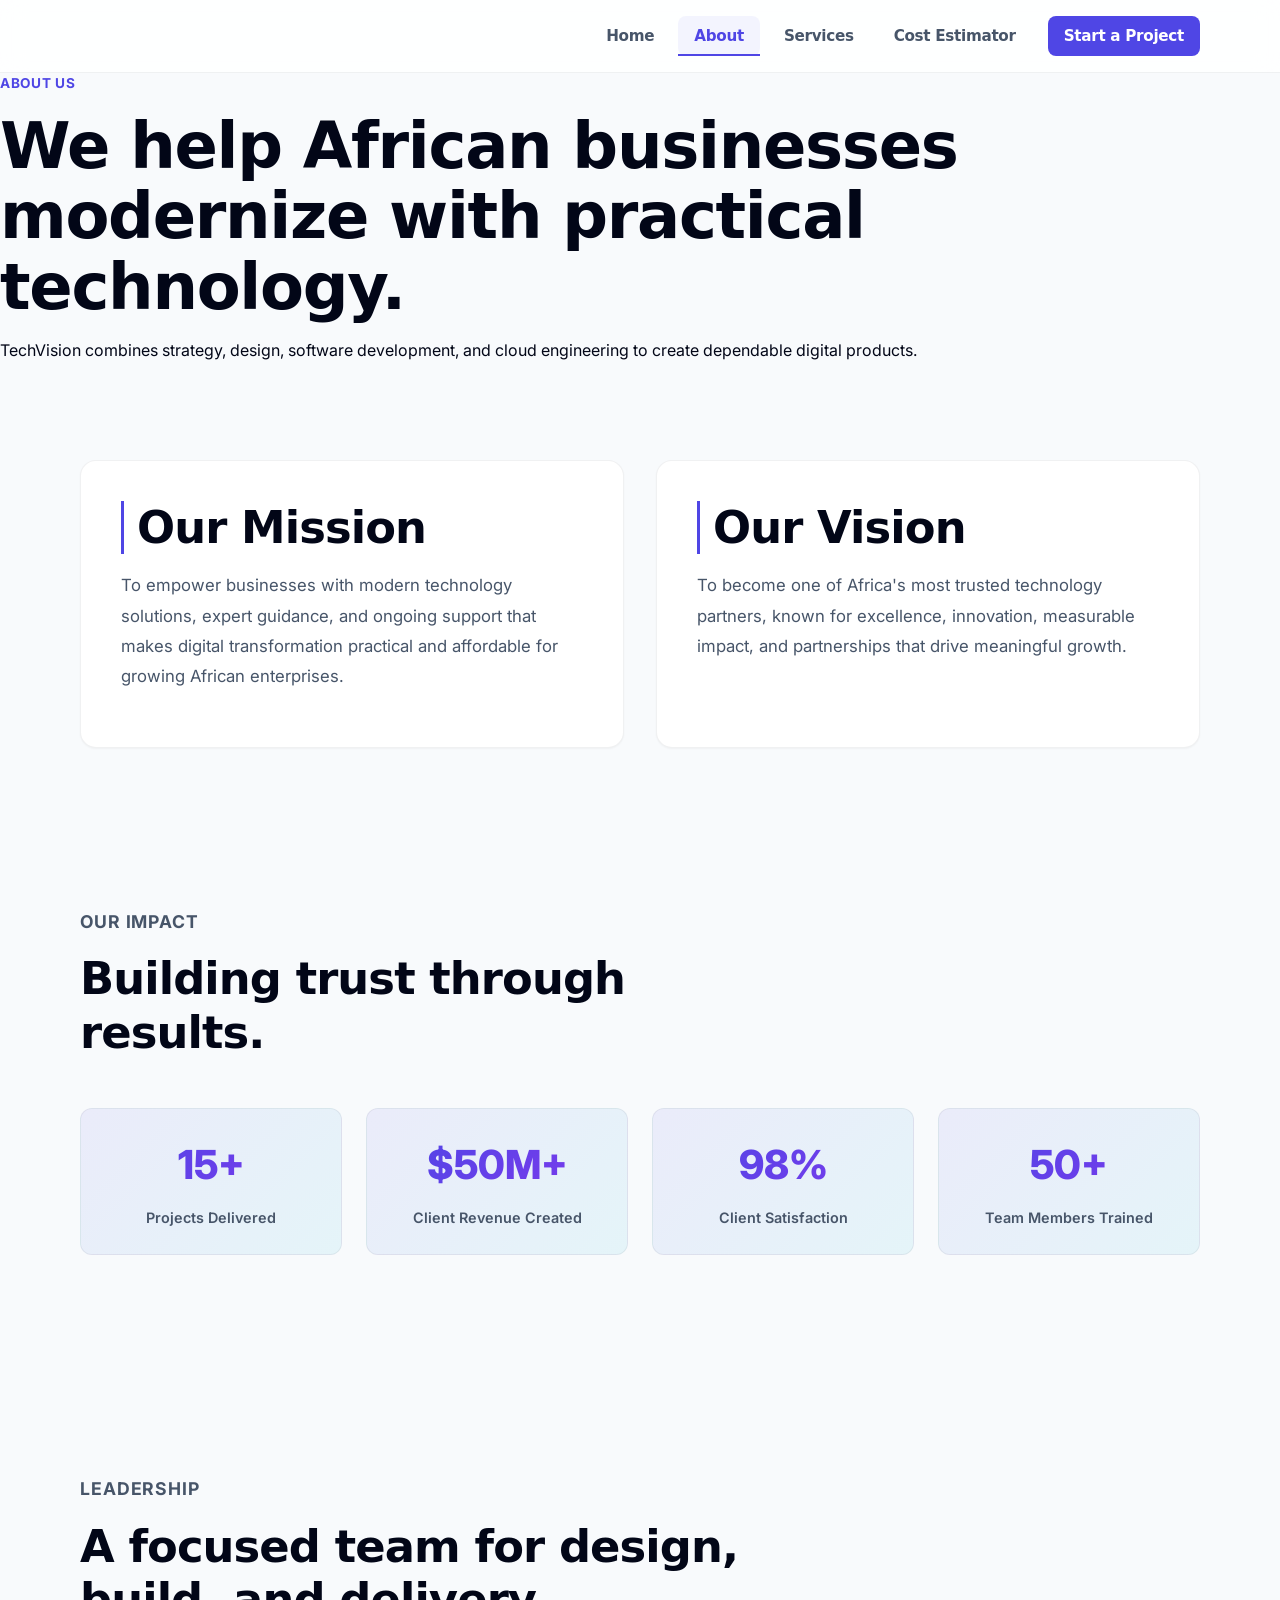
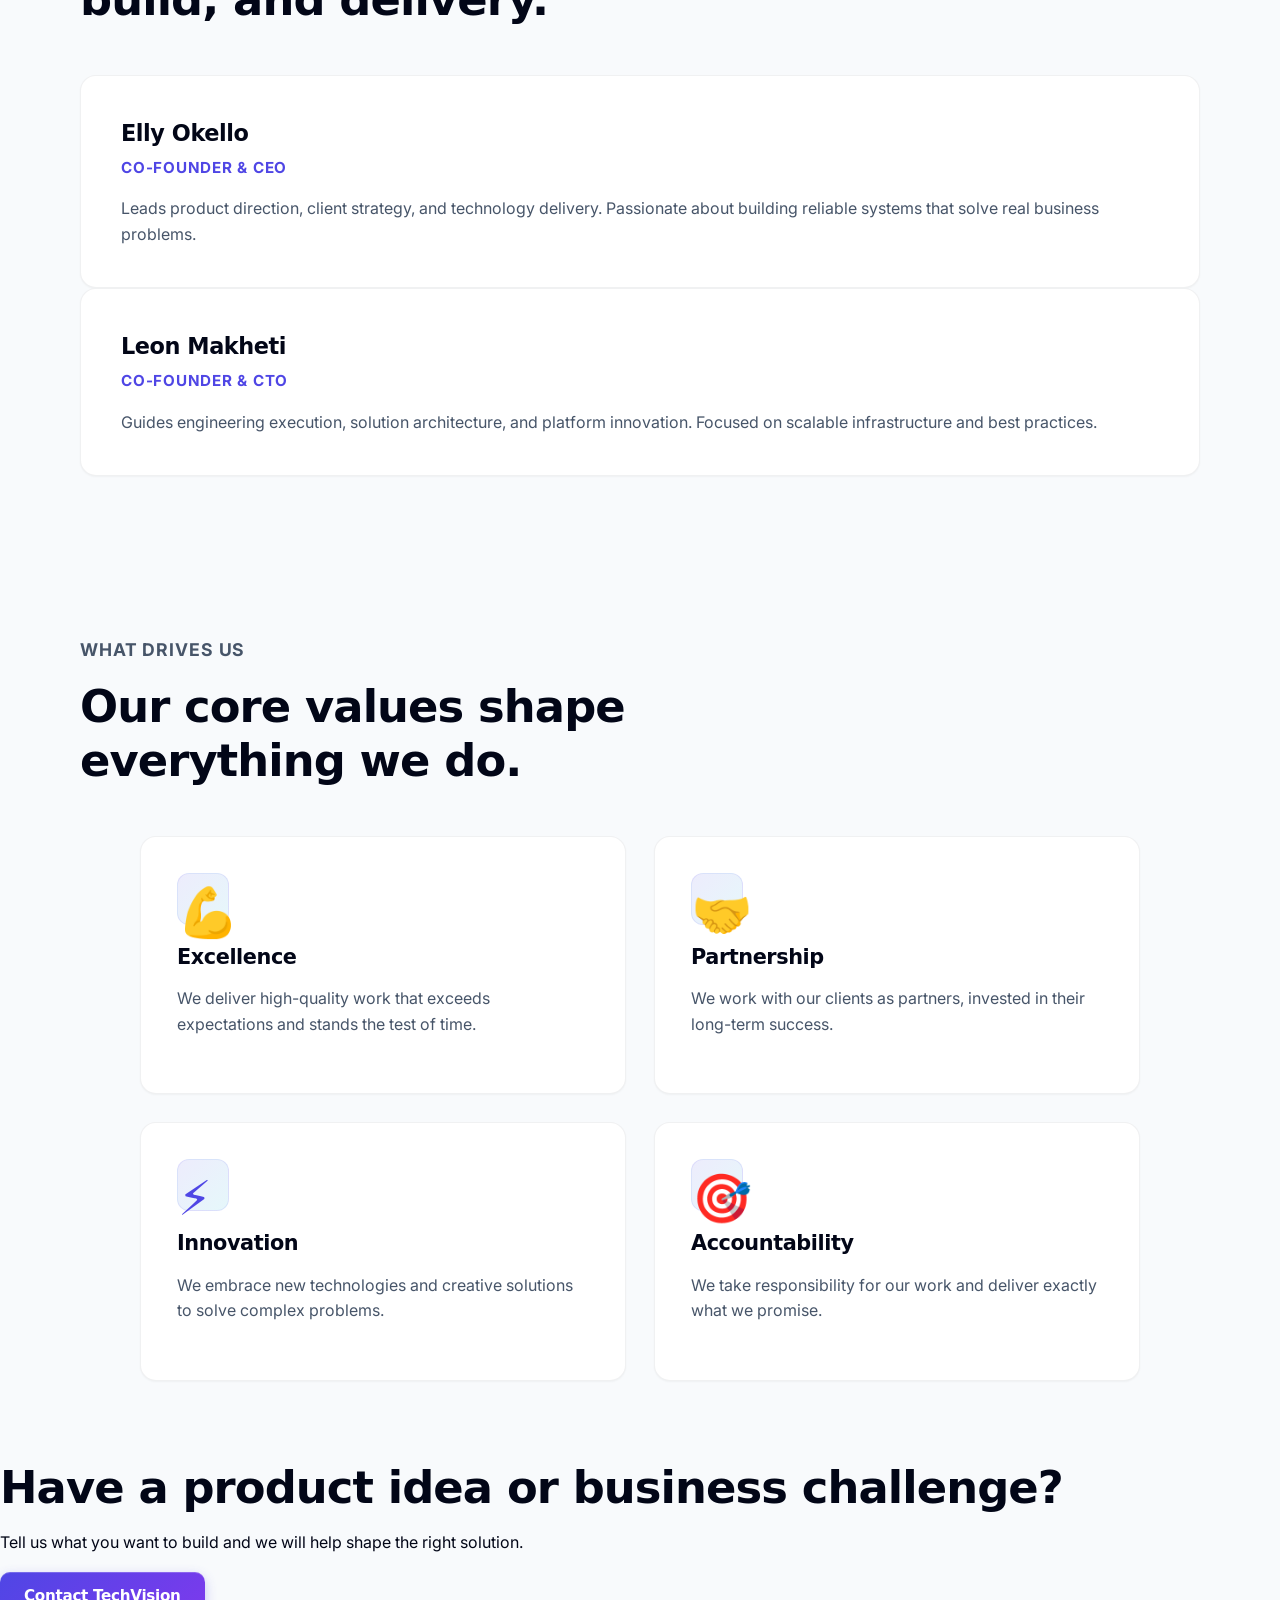
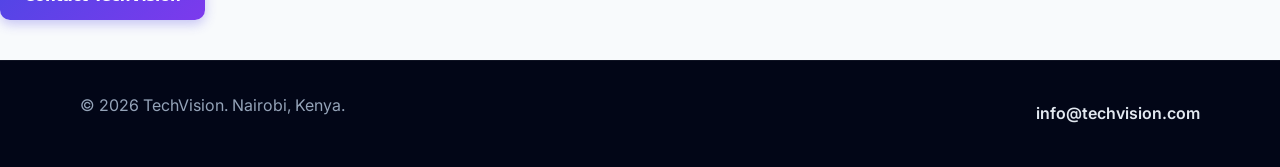
==== commit 2bee3445: "Complete visual redesign: Enhanced cards, animations, and layout for all pages - Enhanced core styli" ====
--- a/about.html
+++ b/about.html
@@ -31,19 +31,93 @@
             <p>TechVision combines strategy, design, software development, and cloud engineering to create dependable digital products.</p>
         </section>
 
-        <section class="split-section">
-            <div><h2>Our mission</h2><p>To empower businesses with modern technology solutions, expert guidance, and ongoing support that makes digital transformation practical.</p></div>
-            <div><h2>Our vision</h2><p>To become one of Africa's most trusted technology partners, known for excellence, innovation, and measurable client impact.</p></div>
+        <!-- MISSION & VISION SECTION -->
+        <section class="section">
+            <div class="mission-vision-grid">
+                <div class="mission-card animate-on-scroll">
+                    <h2>Our Mission</h2>
+                    <p>To empower businesses with modern technology solutions, expert guidance, and ongoing support that makes digital transformation practical and affordable for growing African enterprises.</p>
+                </div>
+                <div class="vision-card animate-on-scroll">
+                    <h2>Our Vision</h2>
+                    <p>To become one of Africa's most trusted technology partners, known for excellence, innovation, measurable impact, and partnerships that drive meaningful growth.</p>
+                </div>
+            </div>
         </section>
 
+        <!-- TEAM IMPACT STATISTICS -->
+        <section class="section">
+            <div class="section-heading">
+                <p class="eyebrow">Our impact</p>
+                <h2>Building trust through results.</h2>
+            </div>
+            <div class="team-stats">
+                <div class="stat-card">
+                    <span class="stat-number">15+</span>
+                    <span class="stat-label">Projects Delivered</span>
+                </div>
+                <div class="stat-card">
+                    <span class="stat-number">$50M+</span>
+                    <span class="stat-label">Client Revenue Created</span>
+                </div>
+                <div class="stat-card">
+                    <span class="stat-number">98%</span>
+                    <span class="stat-label">Client Satisfaction</span>
+                </div>
+                <div class="stat-card">
+                    <span class="stat-number">50+</span>
+                    <span class="stat-label">Team Members Trained</span>
+                </div>
+            </div>
+        </section>
+
+        <!-- LEADERSHIP SECTION -->
         <section class="section">
             <div class="section-heading">
                 <p class="eyebrow">Leadership</p>
                 <h2>A focused team for design, build, and delivery.</h2>
             </div>
             <div class="team-grid two-column">
-                <article class="card"><h3>Elly Okello</h3><p class="role">Co-founder</p><p>Leads product direction, client strategy, and technology delivery for TechVision projects.</p></article>
-                <article class="card"><h3>Leon Makheti</h3><p class="role">Co-founder</p><p>Guides engineering execution, solution architecture, and long-term platform growth.</p></article>
+                <article class="card animate-on-scroll">
+                    <h3>Elly Okello</h3>
+                    <p class="role">Co-founder & CEO</p>
+                    <p>Leads product direction, client strategy, and technology delivery. Passionate about building reliable systems that solve real business problems.</p>
+                </article>
+                <article class="card animate-on-scroll">
+                    <h3>Leon Makheti</h3>
+                    <p class="role">Co-founder & CTO</p>
+                    <p>Guides engineering execution, solution architecture, and platform innovation. Focused on scalable infrastructure and best practices.</p>
+                </article>
+            </div>
+        </section>
+
+        <!-- VALUES SECTION -->
+        <section class="section">
+            <div class="section-heading">
+                <p class="eyebrow">What drives us</p>
+                <h2>Our core values shape everything we do.</h2>
+            </div>
+            <div class="service-grid" style="max-width: 1000px; margin: 0 auto;">
+                <div class="service-card animate-on-scroll">
+                    <span class="service-icon">💪</span>
+                    <h3>Excellence</h3>
+                    <p>We deliver high-quality work that exceeds expectations and stands the test of time.</p>
+                </div>
+                <div class="service-card animate-on-scroll">
+                    <span class="service-icon">🤝</span>
+                    <h3>Partnership</h3>
+                    <p>We work with our clients as partners, invested in their long-term success.</p>
+                </div>
+                <div class="service-card animate-on-scroll">
+                    <span class="service-icon">⚡</span>
+                    <h3>Innovation</h3>
+                    <p>We embrace new technologies and creative solutions to solve complex problems.</p>
+                </div>
+                <div class="service-card animate-on-scroll">
+                    <span class="service-icon">🎯</span>
+                    <h3>Accountability</h3>
+                    <p>We take responsibility for our work and deliver exactly what we promise.</p>
+                </div>
             </div>
         </section>
 
--- a/style.css
+++ b/style.css
@@ -519,6 +519,1032 @@
     color: var(--muted);
 }
 
+/* --- TESTIMONIALS SECTION --- */
+.testimonial-grid {
+    display: grid;
+    grid-template-columns: repeat(3, 1fr);
+    gap: 24px;
+}
+
+.testimonial-card {
+    background: var(--paper);
+    border: 1px solid var(--line);
+    border-radius: 16px;
+    padding: 32px;
+    box-shadow: var(--shadow-sm);
+    transition: all 0.3s cubic-bezier(0.4, 0, 0.2, 1);
+    display: flex;
+    flex-direction: column;
+}
+
+.testimonial-card:hover {
+    transform: translateY(-6px);
+    border-color: rgba(79, 70, 229, 0.2);
+    box-shadow: var(--shadow-lg), var(--glow);
+}
+
+.testimonial-header {
+    display: flex;
+    align-items: center;
+    gap: 12px;
+    margin-bottom: 20px;
+}
+
+.testimonial-avatar {
+    width: 48px;
+    height: 48px;
+    border-radius: 50%;
+    background: linear-gradient(135deg, #4f46e5, #06b6d4);
+    display: flex;
+    align-items: center;
+    justify-content: center;
+    color: white;
+    font-weight: 800;
+    font-size: 1.25rem;
+    flex-shrink: 0;
+}
+
+.testimonial-info {
+    flex: 1;
+}
+
+.testimonial-name {
+    font-weight: 700;
+    color: var(--ink);
+    margin: 0 0 4px;
+    font-size: 0.95rem;
+}
+
+.testimonial-role {
+    color: var(--muted);
+    font-size: 0.85rem;
+    margin: 0;
+}
+
+.testimonial-stars {
+    color: #fbbf24;
+    font-size: 0.9rem;
+    margin-bottom: 16px;
+    letter-spacing: 1px;
+}
+
+.testimonial-text {
+    color: var(--muted);
+    margin: 0;
+    flex: 1;
+    font-style: italic;
+    line-height: 1.7;
+}
+
+/* --- CASE STUDIES SECTION --- */
+.case-study-grid {
+    display: grid;
+    grid-template-columns: repeat(2, 1fr);
+    gap: 32px;
+}
+
+.case-study-card {
+    background: var(--paper);
+    border: 1px solid var(--line);
+    border-radius: 16px;
+    overflow: hidden;
+    box-shadow: var(--shadow-sm);
+    transition: all 0.3s cubic-bezier(0.4, 0, 0.2, 1);
+    display: flex;
+    flex-direction: column;
+}
+
+.case-study-card:hover {
+    transform: translateY(-6px);
+    border-color: rgba(79, 70, 229, 0.2);
+    box-shadow: var(--shadow-lg), var(--glow);
+}
+
+.case-study-image {
+    width: 100%;
+    height: 240px;
+    background: linear-gradient(135deg, rgba(79, 70, 229, 0.1), rgba(6, 182, 212, 0.1));
+    border-bottom: 1px solid var(--line);
+    display: flex;
+    align-items: center;
+    justify-content: center;
+    font-size: 3rem;
+    color: var(--brand);
+}
+
+.case-study-content {
+    padding: 28px;
+    flex: 1;
+    display: flex;
+    flex-direction: column;
+}
+
+.case-study-tag {
+    display: inline-block;
+    background: rgba(79, 70, 229, 0.08);
+    color: var(--brand);
+    font-size: 0.75rem;
+    font-weight: 700;
+    padding: 4px 12px;
+    border-radius: 6px;
+    text-transform: uppercase;
+    letter-spacing: 0.05em;
+    margin-bottom: 12px;
+    width: fit-content;
+}
+
+.case-study-title {
+    margin: 0 0 12px;
+    font-size: 1.35rem;
+    font-weight: 800;
+    color: var(--ink);
+    line-height: 1.3;
+}
+
+.case-study-desc {
+    color: var(--muted);
+    margin: 0 0 16px;
+    flex: 1;
+}
+
+.case-study-result {
+    display: flex;
+    gap: 16px;
+    padding-top: 16px;
+    border-top: 1px solid var(--line);
+}
+
+.result-item {
+    flex: 1;
+}
+
+.result-number {
+    display: block;
+    font-size: 1.5rem;
+    font-weight: 800;
+    background: var(--gradient);
+    -webkit-background-clip: text;
+    -webkit-text-fill-color: transparent;
+    background-clip: text;
+    margin-bottom: 4px;
+}
+
+.result-label {
+    color: var(--muted);
+    font-size: 0.85rem;
+    font-weight: 500;
+}
+
+/* --- PRICING SECTION --- */
+.pricing-grid {
+    display: grid;
+    grid-template-columns: repeat(3, 1fr);
+    gap: 24px;
+    align-items: start;
+}
+
+.pricing-card {
+    background: var(--paper);
+    border: 1px solid var(--line);
+    border-radius: 16px;
+    padding: 32px;
+    box-shadow: var(--shadow-sm);
+    transition: all 0.3s cubic-bezier(0.4, 0, 0.2, 1);
+    position: relative;
+    display: flex;
+    flex-direction: column;
+}
+
+.pricing-card.featured {
+    border-color: var(--brand);
+    box-shadow: var(--shadow-lg), var(--glow);
+    transform: scale(1.05);
+}
+
+.pricing-badge {
+    position: absolute;
+    top: 16px;
+    right: 16px;
+    background: var(--brand);
+    color: white;
+    font-size: 0.75rem;
+    font-weight: 700;
+    padding: 6px 12px;
+    border-radius: 6px;
+    text-transform: uppercase;
+}
+
+.pricing-name {
+    margin: 0 0 8px;
+    font-size: 1.25rem;
+    font-weight: 800;
+    color: var(--ink);
+}
+
+.pricing-desc {
+    color: var(--muted);
+    margin: 0 0 24px;
+    font-size: 0.95rem;
+}
+
+.pricing-price {
+    margin: 0 0 4px;
+    font-size: 2.5rem;
+    font-weight: 800;
+    background: var(--gradient);
+    -webkit-background-clip: text;
+    -webkit-text-fill-color: transparent;
+    background-clip: text;
+}
+
+.pricing-period {
+    color: var(--muted);
+    margin: 0 0 24px;
+    font-size: 0.95rem;
+}
+
+.pricing-features {
+    list-style: none;
+    margin: 24px 0;
+    padding: 0;
+    flex: 1;
+}
+
+.pricing-features li {
+    display: flex;
+    align-items: center;
+    gap: 12px;
+    padding: 12px 0;
+    color: var(--muted);
+    border-bottom: 1px solid var(--line);
+}
+
+.pricing-features li:last-child {
+    border-bottom: none;
+}
+
+.pricing-features li::before {
+    content: '✓';
+    color: var(--success);
+    font-weight: 800;
+    font-size: 1.1rem;
+    flex-shrink: 0;
+}
+
+.pricing-cta {
+    width: 100%;
+    margin-top: 24px;
+}
+
+/* --- FAQ SECTION --- */
+.faq-grid {
+    display: grid;
+    grid-template-columns: repeat(2, 1fr);
+    gap: 24px;
+    max-width: 1000px;
+    margin: 0 auto;
+}
+
+.faq-item {
+    background: var(--paper);
+    border: 1px solid var(--line);
+    border-radius: 12px;
+    overflow: hidden;
+    box-shadow: var(--shadow-sm);
+    transition: all 0.3s ease;
+}
+
+.faq-item.open {
+    border-color: rgba(79, 70, 229, 0.2);
+    box-shadow: var(--shadow);
+}
+
+.faq-question {
+    width: 100%;
+    padding: 20px 24px;
+    background: transparent;
+    border: none;
+    text-align: left;
+    font-family: 'Plus Jakarta Sans', system-ui, sans-serif;
+    font-weight: 700;
+    font-size: 1rem;
+    color: var(--ink);
+    cursor: pointer;
+    display: flex;
+    align-items: center;
+    justify-content: space-between;
+    gap: 12px;
+    transition: color 0.2s ease;
+}
+
+.faq-question:hover {
+    color: var(--brand);
+}
+
+.faq-toggle {
+    width: 24px;
+    height: 24px;
+    display: flex;
+    align-items: center;
+    justify-content: center;
+    color: var(--brand);
+    font-weight: 800;
+    flex-shrink: 0;
+    transition: transform 0.3s ease;
+}
+
+.faq-item.open .faq-toggle {
+    transform: rotate(180deg);
+}
+
+.faq-answer {
+    max-height: 0;
+    overflow: hidden;
+    transition: max-height 0.3s ease, padding 0.3s ease;
+}
+
+.faq-item.open .faq-answer {
+    max-height: 500px;
+    padding: 0 24px 20px;
+}
+
+.faq-answer-text {
+    color: var(--muted);
+    line-height: 1.7;
+    margin: 0;
+}
+
+/* --- MISSION/VISION CARDS --- */
+.mission-vision-grid {
+    display: grid;
+    grid-template-columns: repeat(2, 1fr);
+    gap: 32px;
+}
+
+.mission-card, .vision-card {
+    background: var(--paper);
+    border: 1px solid var(--line);
+    border-radius: 16px;
+    padding: 40px;
+    box-shadow: var(--shadow-sm);
+    transition: all 0.3s cubic-bezier(0.4, 0, 0.2, 1);
+    position: relative;
+    overflow: hidden;
+}
+
+.mission-card::before, .vision-card::before {
+    content: '';
+    position: absolute;
+    top: 0;
+    left: 0;
+    width: 4px;
+    height: 100%;
+    background: var(--gradient);
+    transform: scaleY(0);
+    transform-origin: top;
+    transition: transform 0.4s ease;
+}
+
+.mission-card:hover, .vision-card:hover {
+    transform: translateY(-8px);
+    border-color: rgba(79, 70, 229, 0.2);
+    box-shadow: var(--shadow-lg), var(--glow);
+}
+
+.mission-card:hover::before, .vision-card:hover::before {
+    transform: scaleY(1);
+}
+
+.mission-card h2, .vision-card h2 {
+    position: relative;
+    padding-left: 16px;
+}
+
+.mission-card h2::before, .vision-card h2::before {
+    content: '';
+    position: absolute;
+    left: 0;
+    width: 3px;
+    height: 100%;
+    background: var(--brand);
+}
+
+.mission-card p, .vision-card p {
+    color: var(--muted);
+    font-size: 1.05rem;
+    line-height: 1.8;
+}
+
+/* --- TEAM STATS GRID --- */
+.team-stats {
+    display: grid;
+    grid-template-columns: repeat(4, 1fr);
+    gap: 24px;
+    margin-bottom: 60px;
+}
+
+.stat-card {
+    background: linear-gradient(135deg, rgba(79, 70, 229, 0.08), rgba(6, 182, 212, 0.08));
+    border: 1px solid var(--line);
+    border-radius: 12px;
+    padding: 24px;
+    text-align: center;
+    transition: all 0.3s ease;
+}
+
+.stat-card:hover {
+    transform: scale(1.05);
+    border-color: var(--brand);
+    background: linear-gradient(135deg, rgba(79, 70, 229, 0.12), rgba(6, 182, 212, 0.12));
+}
+
+.stat-number {
+    display: block;
+    font-size: 2.5rem;
+    font-weight: 800;
+    background: var(--gradient);
+    -webkit-background-clip: text;
+    -webkit-text-fill-color: transparent;
+    background-clip: text;
+    margin-bottom: 8px;
+}
+
+.stat-label {
+    color: var(--muted);
+    font-size: 0.9rem;
+    font-weight: 600;
+}
+
+/* --- ENHANCED TEAM CARD --- */
+.team-grid.two-column {
+    grid-template-columns: repeat(2, 1fr);
+}
+
+.team-grid .card {
+    background: var(--paper);
+    border: 1px solid var(--line);
+    border-radius: 16px;
+    padding: 40px;
+    box-shadow: var(--shadow-sm);
+    transition: all 0.3s cubic-bezier(0.4, 0, 0.2, 1);
+    position: relative;
+}
+
+.team-grid .card::before {
+    content: '';
+    position: absolute;
+    top: 0;
+    left: 0;
+    right: 0;
+    height: 4px;
+    background: var(--gradient);
+    border-radius: 16px 16px 0 0;
+    transform: scaleX(0);
+    transform-origin: left;
+    transition: transform 0.4s ease;
+}
+
+.team-grid .card:hover {
+    transform: translateY(-10px);
+    border-color: rgba(79, 70, 229, 0.2);
+    box-shadow: var(--shadow-lg), var(--glow);
+}
+
+.team-grid .card:hover::before {
+    transform: scaleX(1);
+}
+
+.team-grid h3 {
+    font-size: 1.4rem;
+    margin-bottom: 4px;
+}
+
+.team-grid .role {
+    color: var(--brand);
+    font-weight: 700;
+    font-size: 0.95rem;
+    margin-bottom: 16px;
+    text-transform: uppercase;
+    letter-spacing: 0.05em;
+}
+
+/* --- SERVICE CARD GRID --- */
+.service-grid {
+    display: grid;
+    grid-template-columns: repeat(2, 1fr);
+    gap: 28px;
+}
+
+.service-card {
+    background: var(--paper);
+    border: 1px solid var(--line);
+    border-radius: 16px;
+    padding: 36px;
+    box-shadow: var(--shadow-sm);
+    transition: all 0.4s cubic-bezier(0.34, 1.56, 0.64, 1);
+    position: relative;
+    overflow: hidden;
+    display: flex;
+    flex-direction: column;
+}
+
+.service-card::before {
+    content: '';
+    position: absolute;
+    top: -50%;
+    right: -50%;
+    width: 200px;
+    height: 200px;
+    background: radial-gradient(circle, rgba(79, 70, 229, 0.1), transparent);
+    border-radius: 50%;
+    transition: all 0.6s ease;
+}
+
+.service-card:hover {
+    transform: translateY(-12px) scale(1.02);
+    border-color: var(--brand);
+    box-shadow: var(--shadow-lg), var(--glow);
+}
+
+.service-card:hover::before {
+    top: -30%;
+    right: -30%;
+}
+
+.service-icon {
+    font-size: 3rem;
+    margin-bottom: 16px;
+    display: inline-block;
+}
+
+.service-card h3 {
+    position: relative;
+    z-index: 1;
+    margin-bottom: 12px;
+    font-size: 1.3rem;
+}
+
+.service-card p {
+    color: var(--muted);
+    position: relative;
+    z-index: 1;
+    flex: 1;
+    margin-bottom: 20px;
+}
+
+.service-benefits {
+    list-style: none;
+    padding: 0;
+    margin: 0;
+    position: relative;
+    z-index: 1;
+}
+
+.service-benefits li {
+    display: flex;
+    align-items: center;
+    gap: 10px;
+    padding: 8px 0;
+    color: var(--muted);
+    font-size: 0.95rem;
+}
+
+.service-benefits li::before {
+    content: '→';
+    color: var(--brand);
+    font-weight: 800;
+    flex-shrink: 0;
+}
+
+/* --- FORM CARD SECTIONS --- */
+.form-card {
+    background: var(--paper);
+    border: 1px solid var(--line);
+    border-radius: 16px;
+    padding: 32px;
+    box-shadow: var(--shadow-sm);
+    margin-bottom: 24px;
+    transition: all 0.3s ease;
+}
+
+.form-card:focus-within {
+    border-color: var(--brand);
+    box-shadow: var(--shadow), var(--glow);
+}
+
+.form-card h3 {
+    margin-bottom: 24px;
+    padding-bottom: 16px;
+    border-bottom: 2px solid var(--line);
+    font-size: 1.1rem;
+    text-transform: uppercase;
+    letter-spacing: 0.05em;
+    color: var(--brand);
+}
+
+.form-row {
+    display: grid;
+    grid-template-columns: repeat(2, 1fr);
+    gap: 20px;
+    margin-bottom: 20px;
+}
+
+.form-row.full {
+    grid-template-columns: 1fr;
+}
+
+.form-group {
+    position: relative;
+}
+
+.form-group label {
+    display: block;
+    font-weight: 600;
+    margin-bottom: 8px;
+    color: var(--ink);
+    font-size: 0.95rem;
+}
+
+.form-group input,
+.form-group select,
+.form-group textarea {
+    width: 100%;
+    padding: 12px 16px;
+    border: 1px solid var(--line);
+    border-radius: 10px;
+    font-family: 'Inter', system-ui, sans-serif;
+    font-size: 0.95rem;
+    transition: all 0.2s ease;
+    background: var(--soft);
+}
+
+.form-group input:focus,
+.form-group select:focus,
+.form-group textarea:focus {
+    outline: none;
+    background: white;
+    border-color: var(--brand);
+    box-shadow: 0 0 0 3px rgba(79, 70, 229, 0.1);
+}
+
+/* --- RESULT CARD --- */
+.result-card {
+    background: linear-gradient(135deg, rgba(79, 70, 229, 0.08), rgba(6, 182, 212, 0.08));
+    border: 2px solid var(--brand);
+    border-radius: 16px;
+    padding: 48px 32px;
+    text-align: center;
+    margin-top: 40px;
+    animation: slideUpReveal 0.6s ease;
+}
+
+.result-card h2 {
+    margin-bottom: 24px;
+}
+
+.result-price {
+    font-size: 4rem;
+    font-weight: 800;
+    background: var(--gradient);
+    -webkit-background-clip: text;
+    -webkit-text-fill-color: transparent;
+    background-clip: text;
+    margin-bottom: 16px;
+}
+
+.result-breakdown {
+    display: grid;
+    grid-template-columns: repeat(3, 1fr);
+    gap: 20px;
+    margin-top: 32px;
+    padding-top: 32px;
+    border-top: 1px solid rgba(79, 70, 229, 0.2);
+}
+
+.breakdown-item {
+    text-align: center;
+}
+
+.breakdown-label {
+    color: var(--muted);
+    font-size: 0.85rem;
+    text-transform: uppercase;
+    letter-spacing: 0.05em;
+    margin-bottom: 8px;
+}
+
+.breakdown-value {
+    font-size: 1.5rem;
+    font-weight: 800;
+    color: var(--brand);
+}
+
+/* --- NEWSLETTER SECTION --- */
+.newsletter-box {
+    background: linear-gradient(135deg, rgba(79, 70, 229, 0.08), rgba(6, 182, 212, 0.08));
+    border: 1px solid var(--line);
+    border-radius: 16px;
+    padding: 48px 32px;
+    text-align: center;
+    max-width: 600px;
+    margin: 0 auto;
+}
+
+.newsletter-box h3 {
+    margin: 0 0 12px;
+    font-size: 1.5rem;
+}
+
+.newsletter-box p {
+    color: var(--muted);
+    margin: 0 0 24px;
+}
+
+.newsletter-form {
+    display: flex;
+    gap: 8px;
+    flex-wrap: wrap;
+}
+
+.newsletter-input {
+    flex: 1;
+    min-width: 200px;
+    padding: 12px 16px;
+    border: 1px solid var(--line);
+    border-radius: 10px;
+    font-size: 0.95rem;
+    font-family: 'Inter', system-ui, sans-serif;
+    transition: all 0.2s ease;
+}
+
+.newsletter-input:focus {
+    outline: none;
+    border-color: var(--brand);
+    box-shadow: 0 0 0 3px rgba(79, 70, 229, 0.1);
+}
+
+.newsletter-submit {
+    padding: 12px 24px;
+}
+
+/* --- SCROLL ANIMATION --- */
+.animate-on-scroll {
+    opacity: 0;
+    transform: translateY(30px);
+    transition: opacity 0.6s cubic-bezier(0.4, 0, 0.2, 1), transform 0.6s cubic-bezier(0.4, 0, 0.2, 1);
+}
+
+.animate-on-scroll.visible {
+    opacity: 1;
+    transform: translateY(0);
+}
+
+/* --- BUTTON ANIMATIONS --- */
+.button {
+    position: relative;
+}
+
+.button::before {
+    content: '';
+    position: absolute;
+    top: 0;
+    left: -100%;
+    width: 100%;
+    height: 100%;
+    background: rgba(255, 255, 255, 0.1);
+    border-radius: inherit;
+    transition: left 0.4s ease;
+    pointer-events: none;
+}
+
+.button:hover::before {
+    left: 100%;
+}
+
+/* --- LINK HOVER ANIMATIONS --- */
+.nav-links a {
+    position: relative;
+}
+
+.nav-links a::after {
+    content: '';
+    position: absolute;
+    bottom: 0;
+    left: 0;
+    width: 0;
+    height: 2px;
+    background: var(--brand);
+    transition: width 0.3s ease;
+}
+
+.nav-links a:hover::after,
+.nav-links a[aria-current="page"]::after {
+    width: 100%;
+}
+
+/* --- INPUT FOCUS ANIMATION --- */
+input, textarea, select {
+    transition: all 0.2s ease;
+}
+
+input:focus, textarea:focus, select:focus {
+    background: var(--paper);
+}
+
+/* --- CARD STAGGER ANIMATION --- */
+.card {
+    animation: slideUp 0.5s ease-out backwards;
+}
+
+@keyframes slideUp {
+    from {
+        opacity: 0;
+        transform: translateY(20px);
+    }
+    to {
+        opacity: 1;
+        transform: translateY(0);
+    }
+}
+
+/* --- GRADIENT TEXT SHIMMER --- */
+.metric-item strong {
+    background-size: 200% 200%;
+    animation: gradientShift 3s ease infinite;
+}
+
+@keyframes gradientShift {
+    0%, 100% {
+        background-position: 0% 50%;
+    }
+    50% {
+        background-position: 100% 50%;
+    }
+}
+
+/* --- TESTIMONIAL CARD ENTRANCE --- */
+.testimonial-card {
+    animation: fadeInScale 0.5s ease-out backwards;
+}
+
+@keyframes fadeInScale {
+    from {
+        opacity: 0;
+        transform: scale(0.95);
+    }
+    to {
+        opacity: 1;
+        transform: scale(1);
+    }
+}
+
+/* --- SMOOTH PAGE TRANSITIONS --- */
+main {
+    animation: fadeIn 0.4s ease;
+}
+
+@keyframes fadeIn {
+    from {
+        opacity: 0;
+    }
+    to {
+        opacity: 1;
+    }
+}
+
+/* --- ICON ROTATION ON HOVER --- */
+.service-icon {
+    transition: transform 0.3s cubic-bezier(0.4, 0, 0.2, 1), background 0.3s ease;
+}
+
+.card:hover .service-icon {
+    transform: translateY(-4px) rotateY(5deg);
+}
+
+/* --- SLIDE UP REVEAL ANIMATION --- */
+@keyframes slideUpReveal {
+    from {
+        opacity: 0;
+        transform: translateY(40px);
+    }
+    to {
+        opacity: 1;
+        transform: translateY(0);
+    }
+}
+
+/* --- FADE IN STAGGER --- */
+@keyframes fadeInStagger {
+    from {
+        opacity: 0;
+        transform: translateY(20px);
+    }
+    to {
+        opacity: 1;
+        transform: translateY(0);
+    }
+}
+
+.stat-card {
+    animation: fadeInStagger 0.5s ease backwards;
+}
+
+.stat-card:nth-child(1) { animation-delay: 0.05s; }
+.stat-card:nth-child(2) { animation-delay: 0.1s; }
+.stat-card:nth-child(3) { animation-delay: 0.15s; }
+.stat-card:nth-child(4) { animation-delay: 0.2s; }
+
+.service-card {
+    animation: fadeInStagger 0.5s ease backwards;
+}
+
+.service-card:nth-child(1) { animation-delay: 0.05s; }
+.service-card:nth-child(2) { animation-delay: 0.1s; }
+.service-card:nth-child(3) { animation-delay: 0.15s; }
+.service-card:nth-child(4) { animation-delay: 0.2s; }
+
+/* --- CHECKBOX RADIO CUSTOM STYLING --- */
+input[type="checkbox"],
+input[type="radio"] {
+    accent-color: var(--brand);
+    cursor: pointer;
+}
+
+input[type="checkbox"]:focus,
+input[type="radio"]:focus {
+    outline: 2px solid var(--brand);
+    outline-offset: 2px;
+}
+
+/* --- ENSURE WIDE CARDS DISPLAY WELL --- */
+.wide-card {
+    background: var(--paper);
+    border: 1px solid var(--line);
+    border-radius: 12px;
+    padding: 32px;
+    margin-bottom: 20px;
+    display: flex;
+    align-items: flex-start;
+    gap: 32px;
+    transition: all 0.3s ease;
+    box-shadow: var(--shadow-sm);
+}
+
+.wide-card:hover {
+    transform: translateY(-4px);
+    box-shadow: var(--shadow);
+    border-color: rgba(79, 70, 229, 0.15);
+}
+
+.wide-card > div:first-child {
+    display: flex;
+    align-items: flex-start;
+    gap: 20px;
+    flex: 0 0 auto;
+}
+
+.wide-card h2 {
+    margin: 0;
+    font-size: 1.4rem;
+}
+
+.wide-card p {
+    color: var(--muted);
+    line-height: 1.7;
+}
+
+/* --- RESPONSIVE CARD GRID --- */
+@media (max-width: 768px) {
+    .mission-vision-grid {
+        grid-template-columns: 1fr;
+    }
+    
+    .team-stats {
+        grid-template-columns: repeat(2, 1fr);
+    }
+    
+    .service-grid {
+        grid-template-columns: 1fr;
+    }
+    
+    .form-row {
+        grid-template-columns: 1fr;
+    }
+    
+    .result-breakdown {
+        grid-template-columns: 1fr;
+    }
+    
+    .wide-card {
+        flex-direction: column;
+        gap: 16px;
+    }
+    
+    .wide-card > div:first-child {
+        flex-direction: column;
+    }
+}
+
 /* --- FOOTER --- */
 .site-footer {
     display: flex;
@@ -543,6 +1569,29 @@
 }
 
 /* --- RESPONSIVE --- */
+@media (max-width: 1024px) {
+    .pricing-grid {
+        grid-template-columns: repeat(2, 1fr);
+    }
+    
+    .pricing-card.featured {
+        transform: scale(1);
+        grid-column: 1 / -1;
+    }
+    
+    .case-study-grid {
+        grid-template-columns: 1fr;
+    }
+    
+    .testimonial-grid {
+        grid-template-columns: repeat(2, 1fr);
+    }
+    
+    .faq-grid {
+        grid-template-columns: 1fr;
+    }
+}
+
 @media (max-width: 900px) {
     .hero {
         grid-template-columns: 1fr;
@@ -586,6 +1635,18 @@
         grid-template-columns: 1fr;
         gap: 32px;
     }
+    
+    .testimonial-grid {
+        grid-template-columns: 1fr;
+    }
+    
+    .pricing-grid {
+        grid-template-columns: 1fr;
+    }
+    
+    .pricing-card.featured {
+        transform: scale(1);
+    }
 }
 
 @media (max-width: 780px) {
@@ -624,4 +1685,4 @@
         flex-direction: column;
         text-align: center;
     }
-}+}
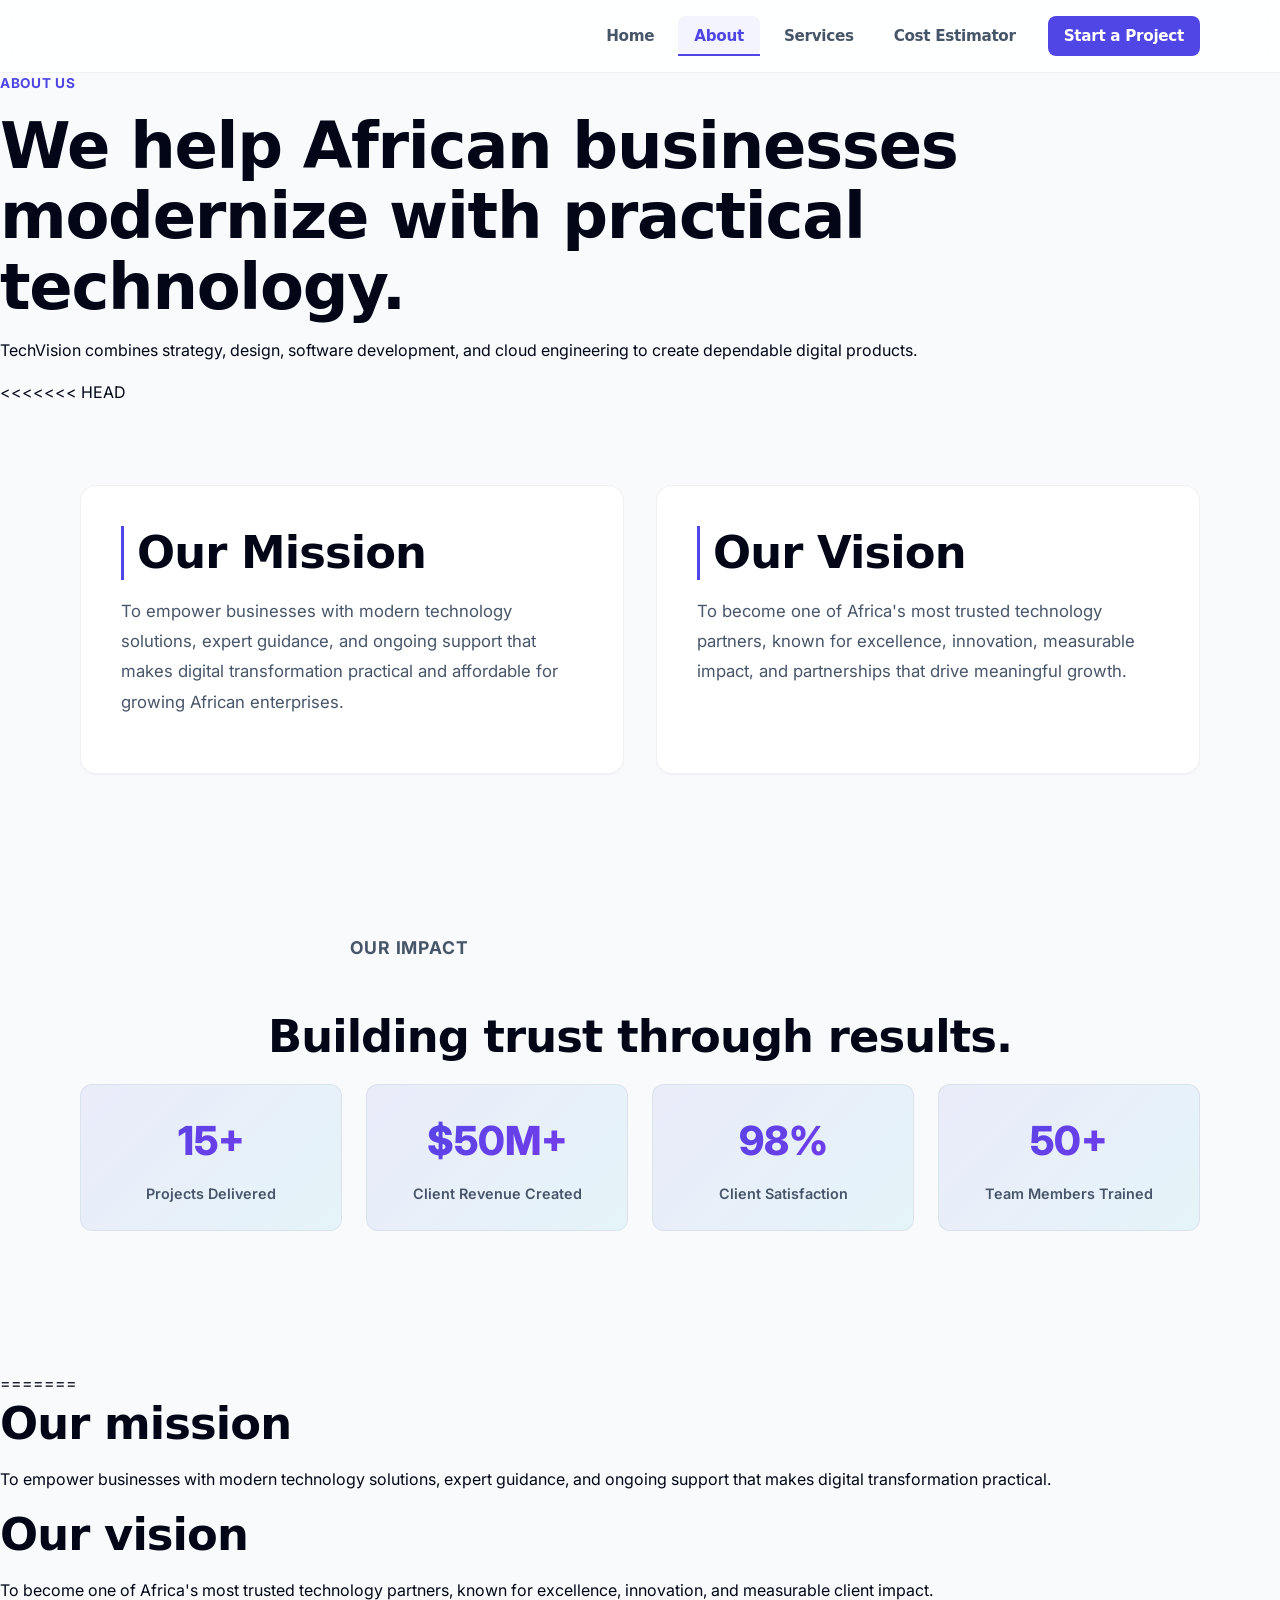
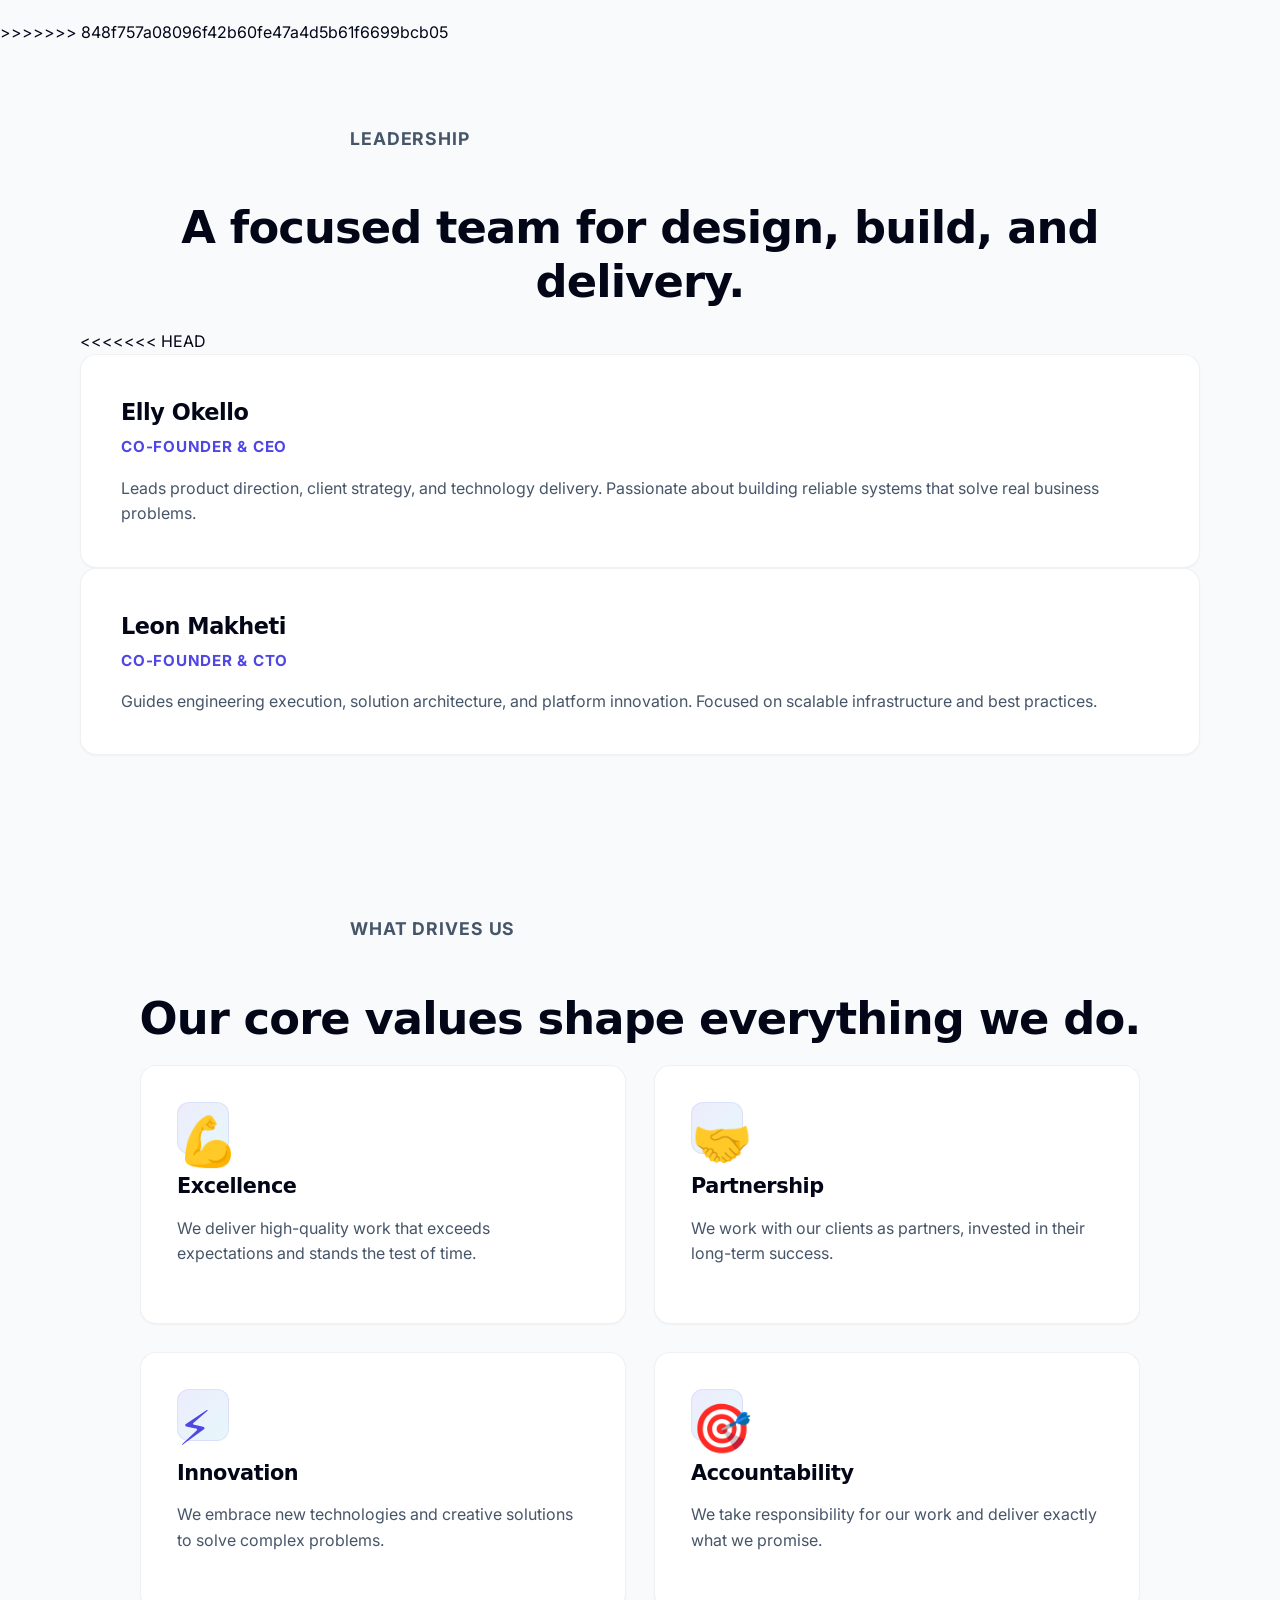
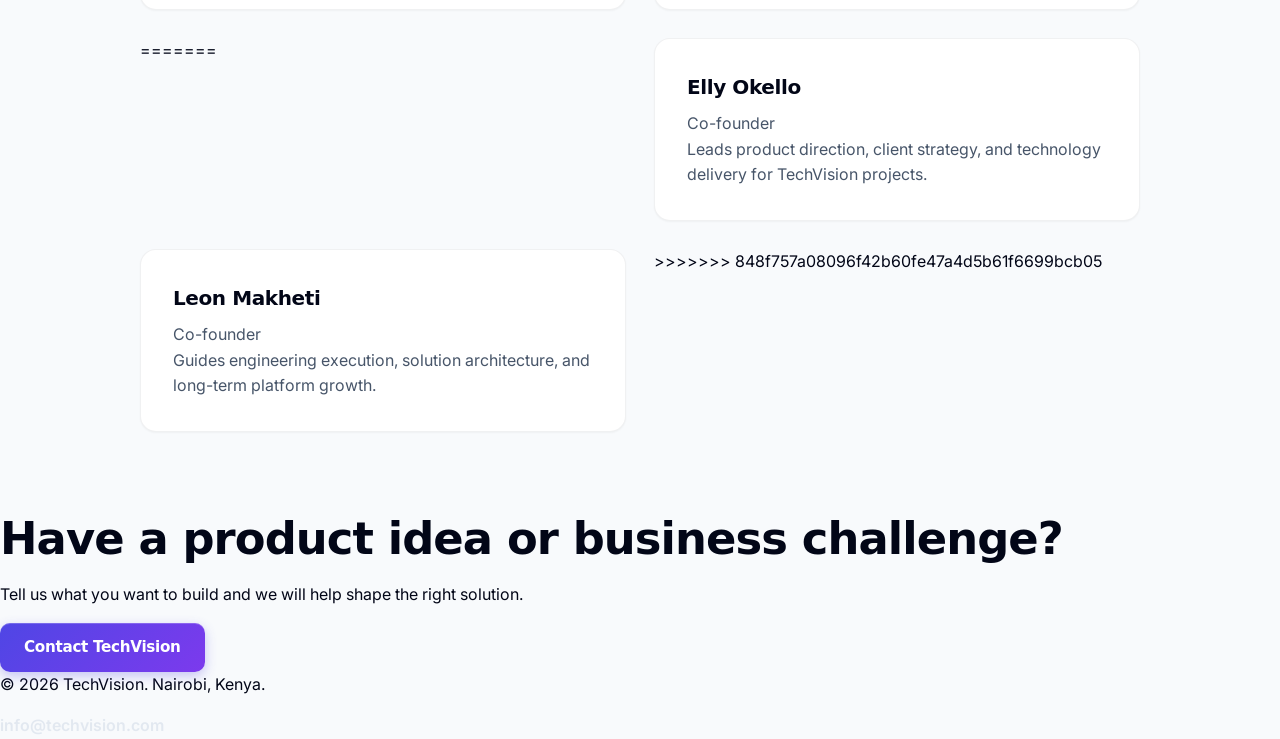
==== commit 23df3251: "Initial commit" ====
--- a/about.html
+++ b/about.html
@@ -31,6 +31,7 @@
             <p>TechVision combines strategy, design, software development, and cloud engineering to create dependable digital products.</p>
         </section>
 
+<<<<<<< HEAD
         <!-- MISSION & VISION SECTION -->
         <section class="section">
             <div class="mission-vision-grid">
@@ -72,12 +73,20 @@
         </section>
 
         <!-- LEADERSHIP SECTION -->
+=======
+        <section class="split-section">
+            <div><h2>Our mission</h2><p>To empower businesses with modern technology solutions, expert guidance, and ongoing support that makes digital transformation practical.</p></div>
+            <div><h2>Our vision</h2><p>To become one of Africa's most trusted technology partners, known for excellence, innovation, and measurable client impact.</p></div>
+        </section>
+
+>>>>>>> 848f757a08096f42b60fe47a4d5b61f6699bcb05
         <section class="section">
             <div class="section-heading">
                 <p class="eyebrow">Leadership</p>
                 <h2>A focused team for design, build, and delivery.</h2>
             </div>
             <div class="team-grid two-column">
+<<<<<<< HEAD
                 <article class="card animate-on-scroll">
                     <h3>Elly Okello</h3>
                     <p class="role">Co-founder & CEO</p>
@@ -118,6 +127,10 @@
                     <h3>Accountability</h3>
                     <p>We take responsibility for our work and deliver exactly what we promise.</p>
                 </div>
+=======
+                <article class="card"><h3>Elly Okello</h3><p class="role">Co-founder</p><p>Leads product direction, client strategy, and technology delivery for TechVision projects.</p></article>
+                <article class="card"><h3>Leon Makheti</h3><p class="role">Co-founder</p><p>Guides engineering execution, solution architecture, and long-term platform growth.</p></article>
+>>>>>>> 848f757a08096f42b60fe47a4d5b61f6699bcb05
             </div>
         </section>
 
--- a/style.css
+++ b/style.css
@@ -160,6 +160,14 @@
 .section {
     width: min(1120px, calc(100% - 32px));
     margin: 0 auto;
+<<<<<<< HEAD
+    padding: 0;
+}
+
+.section {
+    padding: 60px 0;
+=======
+>>>>>>> 848f757a08096f42b60fe47a4d5b61f6699bcb05
 }
 
 /* --- HERO SECTION --- */
@@ -434,8 +442,23 @@
 }
 
 .section-heading {
+<<<<<<< HEAD
+    margin-bottom: 56px;
+    text-align: center;
+}
+
+.section-heading h2 {
+    margin: 16px auto 20px;
+}
+
+.section-heading p {
+    max-width: 580px;
+    color: var(--muted);
+    margin: 0 auto;
+=======
     max-width: 720px;
     margin-bottom: 48px;
+>>>>>>> 848f757a08096f42b60fe47a4d5b61f6699bcb05
 }
 
 .section-heading p {
@@ -488,6 +511,10 @@
     display: grid;
     gap: 16px;
     max-width: 800px;
+<<<<<<< HEAD
+    margin: 0 auto;
+=======
+>>>>>>> 848f757a08096f42b60fe47a4d5b61f6699bcb05
 }
 
 .steps div {
@@ -519,6 +546,7 @@
     color: var(--muted);
 }
 
+<<<<<<< HEAD
 /* --- TESTIMONIALS SECTION --- */
 .testimonial-grid {
     display: grid;
@@ -799,9 +827,9 @@
 /* --- FAQ SECTION --- */
 .faq-grid {
     display: grid;
-    grid-template-columns: repeat(2, 1fr);
+    grid-template-columns: 1fr;
     gap: 24px;
-    max-width: 1000px;
+    max-width: 900px;
     margin: 0 auto;
 }
 
@@ -809,19 +837,20 @@
     background: var(--paper);
     border: 1px solid var(--line);
     border-radius: 12px;
-    overflow: hidden;
+    overflow: visible;
     box-shadow: var(--shadow-sm);
     transition: all 0.3s ease;
 }
 
 .faq-item.open {
-    border-color: rgba(79, 70, 229, 0.2);
-    box-shadow: var(--shadow);
+    border-color: rgba(79, 70, 229, 0.3);
+    box-shadow: var(--shadow-lg), var(--glow);
+    background: var(--paper);
 }
 
 .faq-question {
     width: 100%;
-    padding: 20px 24px;
+    padding: 24px;
     background: transparent;
     border: none;
     text-align: left;
@@ -833,8 +862,13 @@
     display: flex;
     align-items: center;
     justify-content: space-between;
-    gap: 12px;
+    gap: 16px;
     transition: color 0.2s ease;
+    border-bottom: 1px solid var(--line);
+}
+
+.faq-item.open .faq-question {
+    border-bottom: none;
 }
 
 .faq-question:hover {
@@ -842,36 +876,42 @@
 }
 
 .faq-toggle {
-    width: 24px;
-    height: 24px;
+    width: 32px;
+    height: 32px;
     display: flex;
     align-items: center;
     justify-content: center;
-    color: var(--brand);
+    color: white;
+    background: var(--brand);
     font-weight: 800;
+    font-size: 1.2rem;
     flex-shrink: 0;
     transition: transform 0.3s ease;
+    border-radius: 50%;
 }
 
 .faq-item.open .faq-toggle {
-    transform: rotate(180deg);
+    transform: rotate(45deg);
+    background: rgba(79, 70, 229, 0.8);
 }
 
 .faq-answer {
     max-height: 0;
     overflow: hidden;
-    transition: max-height 0.3s ease, padding 0.3s ease;
+    transition: max-height 0.4s ease;
 }
 
 .faq-item.open .faq-answer {
-    max-height: 500px;
-    padding: 0 24px 20px;
+    max-height: 600px;
+    padding: 24px;
+    border-top: 1px solid var(--line);
 }
 
 .faq-answer-text {
     color: var(--muted);
-    line-height: 1.7;
+    line-height: 1.8;
     margin: 0;
+    font-size: 0.95rem;
 }
 
 /* --- MISSION/VISION CARDS --- */
@@ -1187,6 +1227,54 @@
     box-shadow: 0 0 0 3px rgba(79, 70, 229, 0.1);
 }
 
+/* --- CONTACT FORM LAYOUT --- */
+.project-form {
+    background: var(--paper);
+    border: 1px solid var(--line);
+    border-radius: 16px;
+    padding: 48px;
+    max-width: 700px;
+    margin: 0 auto;
+    box-shadow: var(--shadow-sm);
+}
+
+.project-form h2 {
+    text-align: center;
+    margin-bottom: 40px;
+}
+
+fieldset {
+    border: none;
+    padding: 0;
+    margin: 24px 0;
+    display: grid;
+    gap: 12px;
+}
+
+legend {
+    font-weight: 700;
+    color: var(--brand);
+    text-transform: uppercase;
+    font-size: 0.85rem;
+    letter-spacing: 0.05em;
+    margin-bottom: 12px;
+}
+
+fieldset label {
+    display: flex;
+    align-items: center;
+    gap: 10px;
+    font-size: 0.95rem;
+    color: var(--ink);
+    cursor: pointer;
+}
+
+fieldset input[type="radio"],
+fieldset input[type="checkbox"] {
+    cursor: pointer;
+    accent-color: var(--brand);
+}
+
 /* --- RESULT CARD --- */
 .result-card {
     background: linear-gradient(135deg, rgba(79, 70, 229, 0.08), rgba(6, 182, 212, 0.08));
@@ -1239,6 +1327,38 @@
     color: var(--brand);
 }
 
+/* --- RECOMMENDATION CARDS --- */
+.recommendation-box {
+    background: linear-gradient(135deg, rgba(79, 70, 229, 0.1), rgba(6, 182, 212, 0.05));
+    border: 2px solid var(--brand);
+    border-radius: 12px;
+    padding: 20px;
+    margin: 20px 0;
+    text-align: center;
+}
+
+.recommendation-box p:first-child {
+    color: var(--brand);
+    font-weight: 700;
+    text-transform: uppercase;
+    font-size: 0.85rem;
+    letter-spacing: 0.05em;
+    margin: 0 0 8px;
+}
+
+.recommendation-box p:nth-child(2) {
+    color: var(--ink);
+    font-size: 1.2rem;
+    font-weight: 800;
+    margin: 0;
+}
+
+.recommendation-box p:nth-child(3) {
+    color: var(--muted);
+    font-size: 0.9rem;
+    margin: 8px 0 0;
+}
+
 /* --- NEWSLETTER SECTION --- */
 .newsletter-box {
     background: linear-gradient(135deg, rgba(79, 70, 229, 0.08), rgba(6, 182, 212, 0.08));
@@ -1289,14 +1409,19 @@
 
 /* --- SCROLL ANIMATION --- */
 .animate-on-scroll {
-    opacity: 0;
-    transform: translateY(30px);
-    transition: opacity 0.6s cubic-bezier(0.4, 0, 0.2, 1), transform 0.6s cubic-bezier(0.4, 0, 0.2, 1);
-}
-
-.animate-on-scroll.visible {
     opacity: 1;
     transform: translateY(0);
+}
+
+@keyframes fadeInOnScroll {
+    0% {
+        opacity: 0;
+        transform: translateY(30px);
+    }
+    100% {
+        opacity: 1;
+        transform: translateY(0);
+    }
 }
 
 /* --- BUTTON ANIMATIONS --- */
@@ -1545,6 +1670,8 @@
     }
 }
 
+=======
+>>>>>>> 848f757a08096f42b60fe47a4d5b61f6699bcb05
 /* --- FOOTER --- */
 .site-footer {
     display: flex;
@@ -1569,6 +1696,7 @@
 }
 
 /* --- RESPONSIVE --- */
+<<<<<<< HEAD
 @media (max-width: 1024px) {
     .pricing-grid {
         grid-template-columns: repeat(2, 1fr);
@@ -1592,6 +1720,8 @@
     }
 }
 
+=======
+>>>>>>> 848f757a08096f42b60fe47a4d5b61f6699bcb05
 @media (max-width: 900px) {
     .hero {
         grid-template-columns: 1fr;
@@ -1635,6 +1765,7 @@
         grid-template-columns: 1fr;
         gap: 32px;
     }
+<<<<<<< HEAD
     
     .testimonial-grid {
         grid-template-columns: 1fr;
@@ -1647,6 +1778,8 @@
     .pricing-card.featured {
         transform: scale(1);
     }
+=======
+>>>>>>> 848f757a08096f42b60fe47a4d5b61f6699bcb05
 }
 
 @media (max-width: 780px) {
@@ -1685,4 +1818,8 @@
         flex-direction: column;
         text-align: center;
     }
-}
+<<<<<<< HEAD
+}
+=======
+}
+>>>>>>> 848f757a08096f42b60fe47a4d5b61f6699bcb05
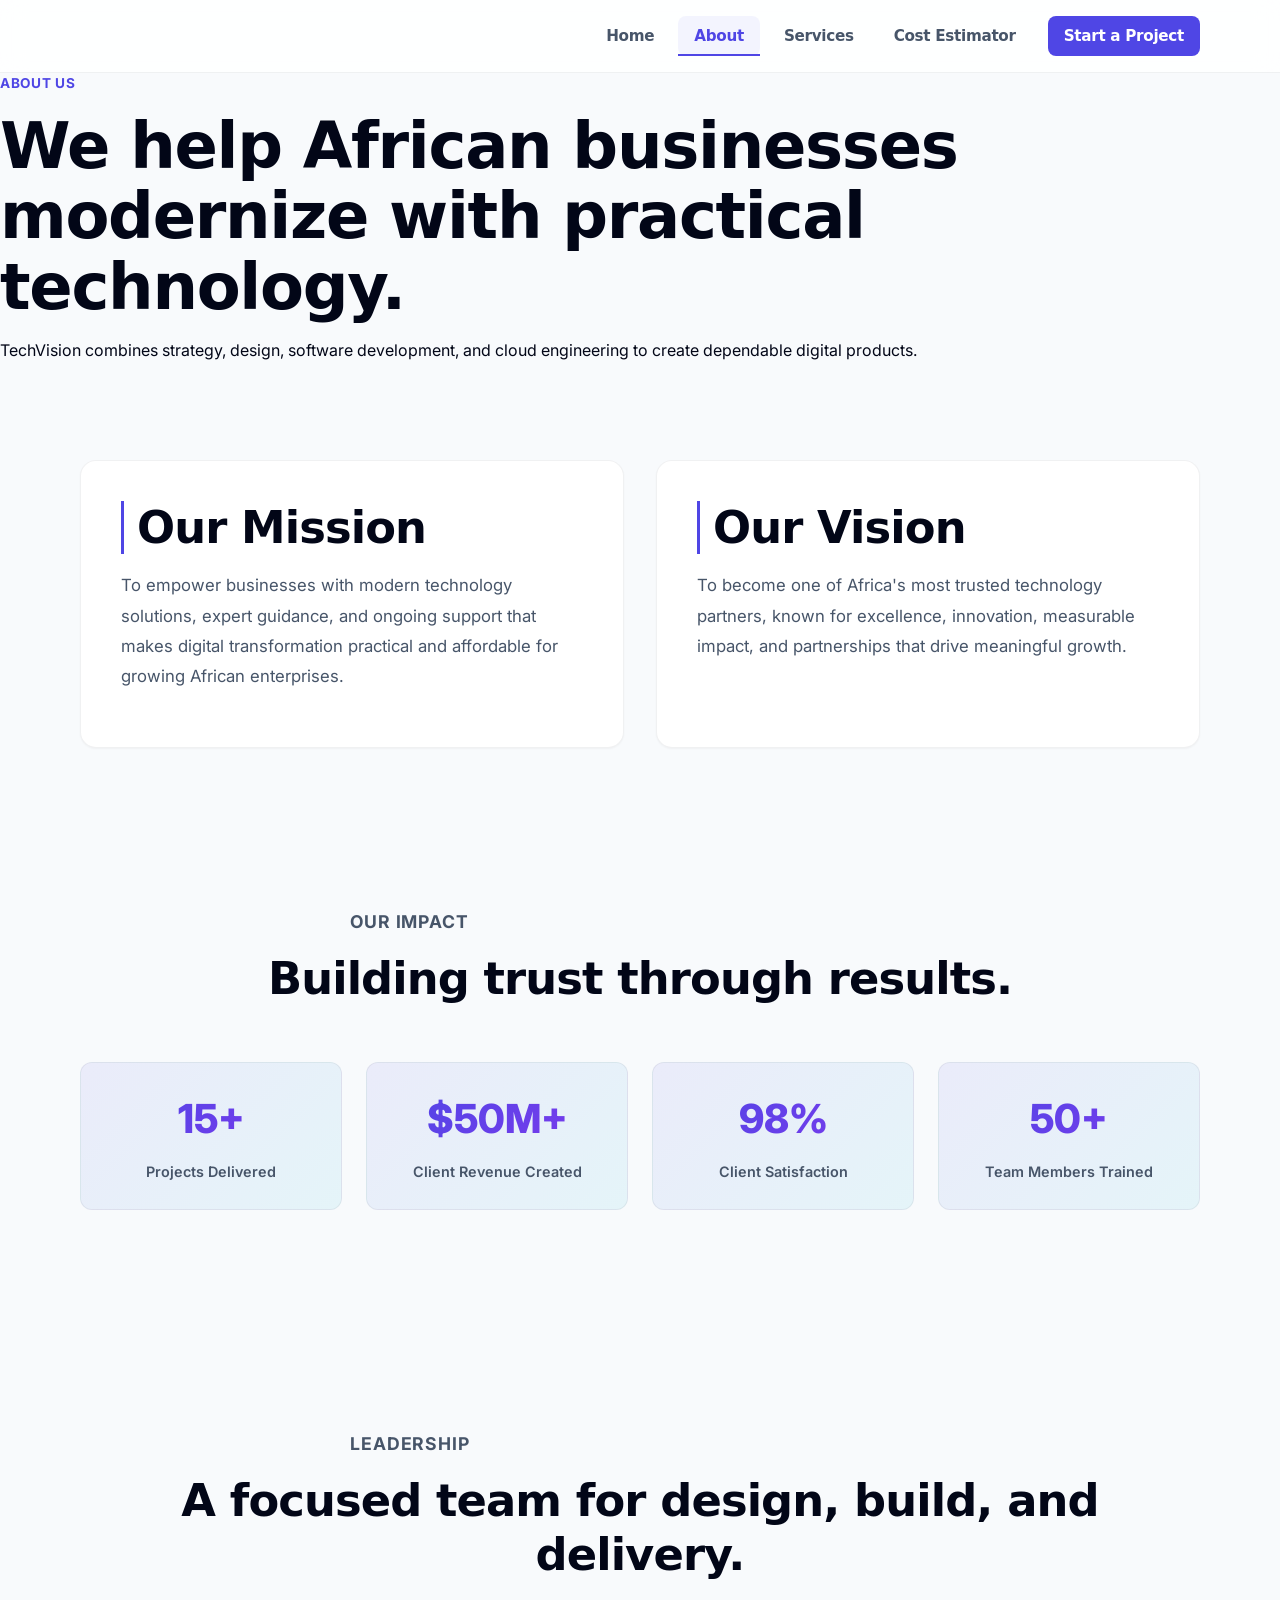
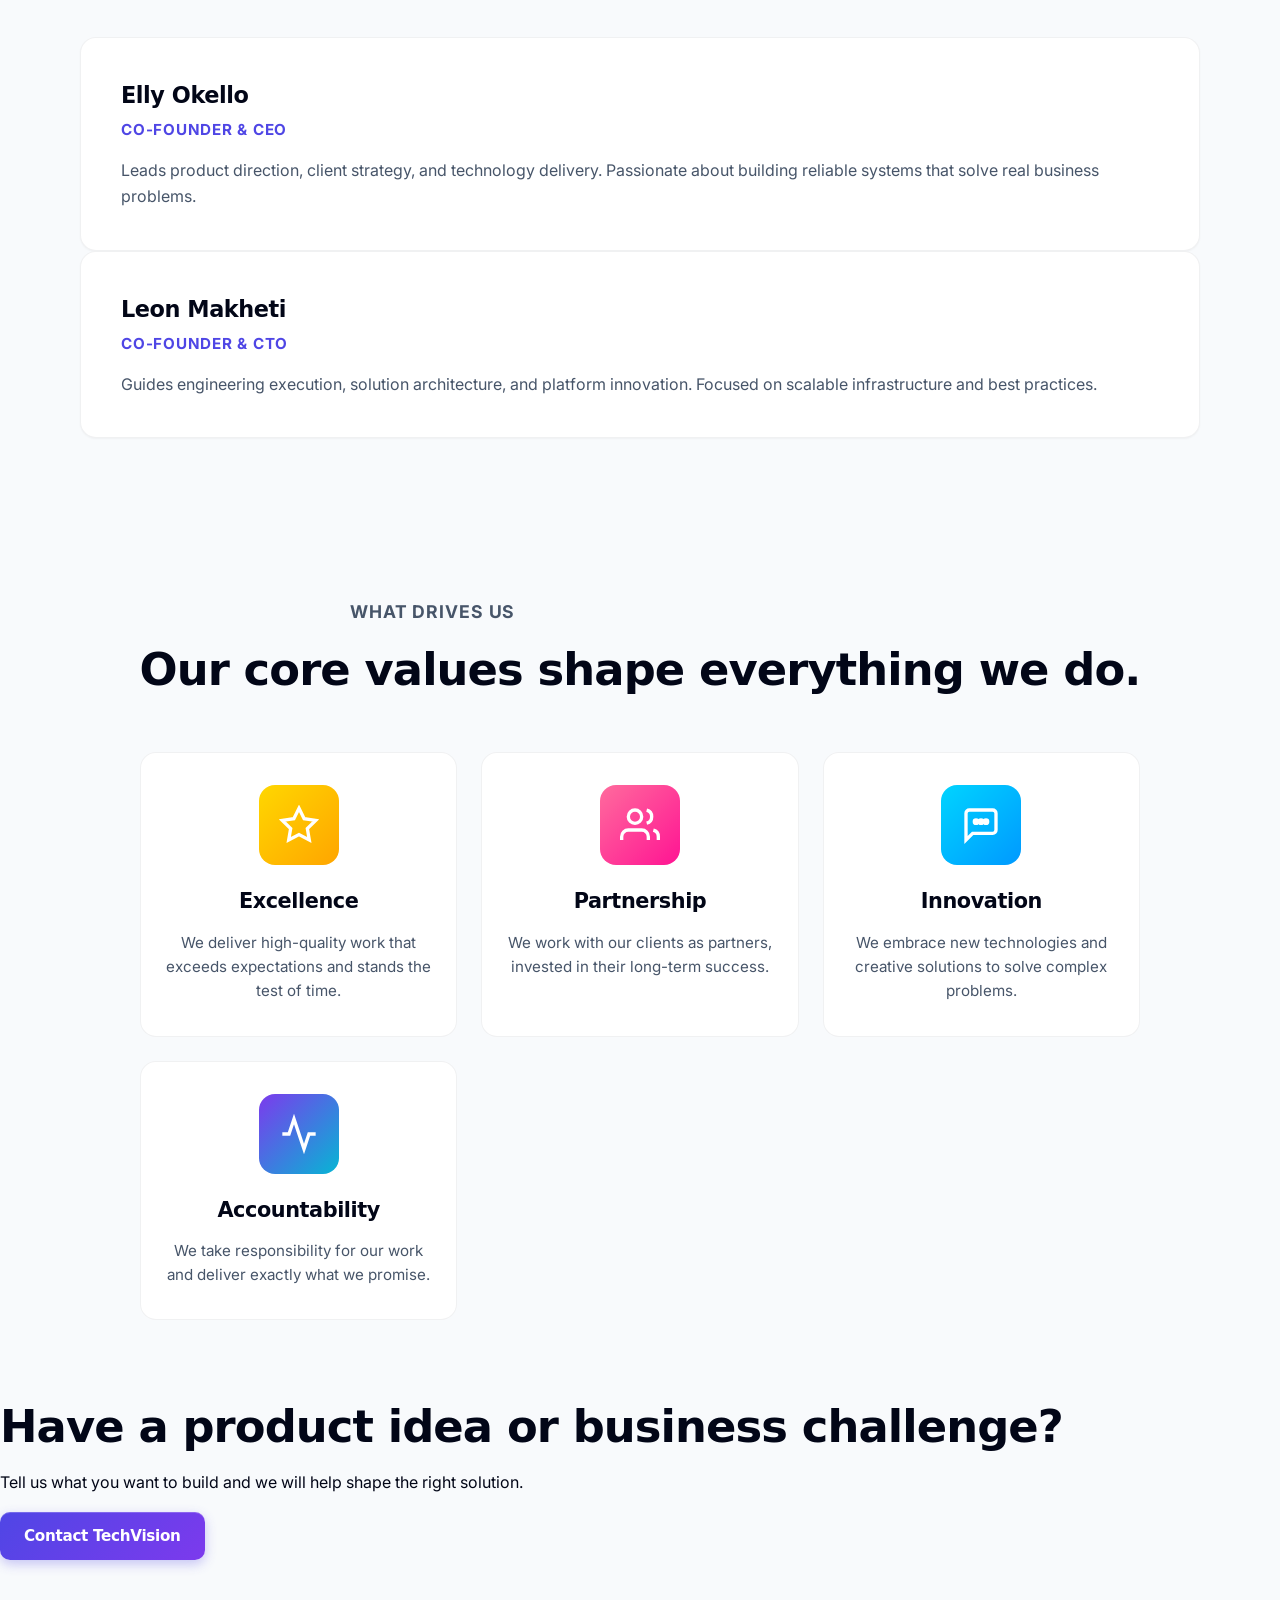
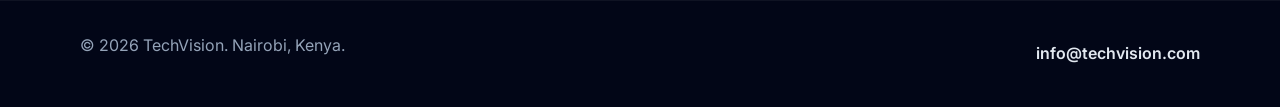
==== commit 64e346e7: "Remove emojis and add professional blog insights section REMOVED EMOJIS: - Replaced all unprofession" ====
--- a/about.html
+++ b/about.html
@@ -31,7 +31,6 @@
             <p>TechVision combines strategy, design, software development, and cloud engineering to create dependable digital products.</p>
         </section>
 
-<<<<<<< HEAD
         <!-- MISSION & VISION SECTION -->
         <section class="section">
             <div class="mission-vision-grid">
@@ -73,20 +72,12 @@
         </section>
 
         <!-- LEADERSHIP SECTION -->
-=======
-        <section class="split-section">
-            <div><h2>Our mission</h2><p>To empower businesses with modern technology solutions, expert guidance, and ongoing support that makes digital transformation practical.</p></div>
-            <div><h2>Our vision</h2><p>To become one of Africa's most trusted technology partners, known for excellence, innovation, and measurable client impact.</p></div>
-        </section>
-
->>>>>>> 848f757a08096f42b60fe47a4d5b61f6699bcb05
         <section class="section">
             <div class="section-heading">
                 <p class="eyebrow">Leadership</p>
                 <h2>A focused team for design, build, and delivery.</h2>
             </div>
             <div class="team-grid two-column">
-<<<<<<< HEAD
                 <article class="card animate-on-scroll">
                     <h3>Elly Okello</h3>
                     <p class="role">Co-founder & CEO</p>
@@ -106,31 +97,49 @@
                 <p class="eyebrow">What drives us</p>
                 <h2>Our core values shape everything we do.</h2>
             </div>
-            <div class="service-grid" style="max-width: 1000px; margin: 0 auto;">
-                <div class="service-card animate-on-scroll">
-                    <span class="service-icon">💪</span>
+            <div class="values-grid">
+                <div class="value-card animate-on-scroll">
+                    <div class="value-icon excellence">
+                        <svg viewBox="0 0 24 24" fill="none" stroke="currentColor" stroke-width="2">
+                            <path d="M12 2L15.09 8.26L22 9.27L17 14.14L18.18 21.02L12 17.77L5.82 21.02L7 14.14L2 9.27L8.91 8.26L12 2Z"/>
+                        </svg>
+                    </div>
                     <h3>Excellence</h3>
                     <p>We deliver high-quality work that exceeds expectations and stands the test of time.</p>
                 </div>
-                <div class="service-card animate-on-scroll">
-                    <span class="service-icon">🤝</span>
+                <div class="value-card animate-on-scroll">
+                    <div class="value-icon partnership">
+                        <svg viewBox="0 0 24 24" fill="none" stroke="currentColor" stroke-width="2">
+                            <path d="M17 21v-2a4 4 0 0 0-4-4H5a4 4 0 0 0-4 4v2"/>
+                            <circle cx="9" cy="7" r="4"/>
+                            <path d="M23 21v-2a4 4 0 0 0-3-3.87"/>
+                            <path d="M16 3.13a4 4 0 0 1 0 7.75"/>
+                        </svg>
+                    </div>
                     <h3>Partnership</h3>
                     <p>We work with our clients as partners, invested in their long-term success.</p>
                 </div>
-                <div class="service-card animate-on-scroll">
-                    <span class="service-icon">⚡</span>
+                <div class="value-card animate-on-scroll">
+                    <div class="value-icon innovation">
+                        <svg viewBox="0 0 24 24" fill="none" stroke="currentColor" stroke-width="2">
+                            <path d="M21 15a2 2 0 0 1-2 2H7l-4 4V5a2 2 0 0 1 2-2h14a2 2 0 0 1 2 2z"/>
+                            <circle cx="9" cy="10" r="1"/>
+                            <circle cx="12" cy="10" r="1"/>
+                            <circle cx="15" cy="10" r="1"/>
+                        </svg>
+                    </div>
                     <h3>Innovation</h3>
                     <p>We embrace new technologies and creative solutions to solve complex problems.</p>
                 </div>
-                <div class="service-card animate-on-scroll">
-                    <span class="service-icon">🎯</span>
+                <div class="value-card animate-on-scroll">
+                    <div class="value-icon accountability">
+                        <svg viewBox="0 0 24 24" fill="none" stroke="currentColor" stroke-width="2">
+                            <polyline points="22 12 18 12 15 21 9 3 6 12 2 12"/>
+                        </svg>
+                    </div>
                     <h3>Accountability</h3>
                     <p>We take responsibility for our work and deliver exactly what we promise.</p>
                 </div>
-=======
-                <article class="card"><h3>Elly Okello</h3><p class="role">Co-founder</p><p>Leads product direction, client strategy, and technology delivery for TechVision projects.</p></article>
-                <article class="card"><h3>Leon Makheti</h3><p class="role">Co-founder</p><p>Guides engineering execution, solution architecture, and long-term platform growth.</p></article>
->>>>>>> 848f757a08096f42b60fe47a4d5b61f6699bcb05
             </div>
         </section>
 
--- a/style.css
+++ b/style.css
@@ -160,14 +160,11 @@
 .section {
     width: min(1120px, calc(100% - 32px));
     margin: 0 auto;
-<<<<<<< HEAD
     padding: 0;
 }
 
 .section {
     padding: 60px 0;
-=======
->>>>>>> 848f757a08096f42b60fe47a4d5b61f6699bcb05
 }
 
 /* --- HERO SECTION --- */
@@ -316,6 +313,31 @@
 .hero-visual {
     position: relative;
     perspective: 1000px;
+    height: 500px;
+    border-radius: 20px;
+    overflow: hidden;
+    box-shadow: 0 40px 80px rgba(79, 70, 229, 0.15);
+}
+
+.hero-bg-image {
+    width: 100%;
+    height: 100%;
+    object-fit: cover;
+    transition: transform 0.5s ease;
+}
+
+.hero-visual:hover .hero-bg-image {
+    transform: scale(1.02);
+}
+
+.hero-overlay {
+    position: absolute;
+    top: 0;
+    left: 0;
+    right: 0;
+    bottom: 0;
+    background: linear-gradient(135deg, rgba(79, 70, 229, 0.1), rgba(6, 182, 212, 0.05));
+    pointer-events: none;
 }
 
 .dashboard-mockup {
@@ -326,6 +348,7 @@
     overflow: hidden;
     transform: rotateY(-5deg) rotateX(2deg);
     transition: transform 0.5s ease;
+    display: none;
 }
 
 .dashboard-mockup:hover {
@@ -442,7 +465,6 @@
 }
 
 .section-heading {
-<<<<<<< HEAD
     margin-bottom: 56px;
     text-align: center;
 }
@@ -455,10 +477,6 @@
     max-width: 580px;
     color: var(--muted);
     margin: 0 auto;
-=======
-    max-width: 720px;
-    margin-bottom: 48px;
->>>>>>> 848f757a08096f42b60fe47a4d5b61f6699bcb05
 }
 
 .section-heading p {
@@ -511,10 +529,7 @@
     display: grid;
     gap: 16px;
     max-width: 800px;
-<<<<<<< HEAD
     margin: 0 auto;
-=======
->>>>>>> 848f757a08096f42b60fe47a4d5b61f6699bcb05
 }
 
 .steps div {
@@ -546,7 +561,6 @@
     color: var(--muted);
 }
 
-<<<<<<< HEAD
 /* --- TESTIMONIALS SECTION --- */
 .testimonial-grid {
     display: grid;
@@ -1359,6 +1373,837 @@
     margin: 8px 0 0;
 }
 
+/* --- INTEGRATIONS PAGE HERO --- */
+.integrations-hero {
+    background: linear-gradient(135deg, #4f46e5 0%, #7c3aed 50%, #06b6d4 100%);
+    color: white;
+    padding: 80px 0;
+    text-align: center;
+    position: relative;
+    overflow: hidden;
+}
+
+.integrations-hero::before {
+    content: '';
+    position: absolute;
+    top: -50%;
+    right: -10%;
+    width: 500px;
+    height: 500px;
+    background: radial-gradient(circle, rgba(255,255,255,0.1) 0%, transparent 70%);
+    border-radius: 50%;
+}
+
+.integrations-hero::after {
+    content: '';
+    position: absolute;
+    bottom: -30%;
+    left: -5%;
+    width: 400px;
+    height: 400px;
+    background: radial-gradient(circle, rgba(255,255,255,0.05) 0%, transparent 70%);
+    border-radius: 50%;
+}
+
+.hero-content {
+    position: relative;
+    z-index: 1;
+}
+
+.section-label {
+    font-size: 0.85rem;
+    letter-spacing: 0.15em;
+    text-transform: uppercase;
+    opacity: 0.9;
+    margin: 0 0 16px;
+}
+
+.integrations-hero h1 {
+    font-size: clamp(2rem, 5vw, 3.5rem);
+    margin: 0 0 20px;
+    font-weight: 800;
+    text-shadow: 0 2px 4px rgba(0,0,0,0.2);
+}
+
+.hero-subtitle {
+    font-size: 1.1rem;
+    max-width: 600px;
+    margin: 0 auto 40px;
+    opacity: 0.95;
+    line-height: 1.8;
+}
+
+/* --- SEARCH CONTAINER --- */
+.search-container {
+    position: relative;
+    max-width: 500px;
+    margin: 0 auto;
+    display: flex;
+    align-items: center;
+}
+
+.search-input {
+    width: 100%;
+    padding: 16px 20px 16px 50px;
+    border: none;
+    border-radius: 50px;
+    font-size: 1rem;
+    background: rgba(255, 255, 255, 0.95);
+    color: var(--ink);
+    backdrop-filter: blur(10px);
+    transition: all 0.3s ease;
+    box-shadow: 0 10px 30px rgba(0, 0, 0, 0.2);
+}
+
+.search-input:focus {
+    outline: none;
+    background: white;
+    box-shadow: 0 10px 40px rgba(0, 0, 0, 0.3);
+    transform: scale(1.02);
+}
+
+.search-input::placeholder {
+    color: var(--muted);
+}
+
+.search-icon {
+    position: absolute;
+    left: 18px;
+    font-size: 1.2rem;
+    opacity: 0.6;
+}
+
+/* --- FILTER SECTION --- */
+.filter-section {
+    padding: 40px 0;
+    background: var(--paper);
+    border-bottom: 1px solid var(--line);
+    sticky: top 0;
+    z-index: 100;
+}
+
+.filter-tabs {
+    display: flex;
+    gap: 12px;
+    flex-wrap: wrap;
+    justify-content: center;
+    align-items: center;
+}
+
+.filter-btn {
+    padding: 10px 18px;
+    border: 1px solid var(--line);
+    background: var(--soft);
+    color: var(--ink);
+    border-radius: 20px;
+    font-weight: 600;
+    cursor: pointer;
+    transition: all 0.3s ease;
+    font-size: 0.9rem;
+}
+
+.filter-btn:hover {
+    border-color: var(--brand);
+    background: var(--paper);
+    transform: translateY(-2px);
+}
+
+.filter-btn.active {
+    background: var(--brand);
+    color: white;
+    border-color: var(--brand);
+    box-shadow: 0 4px 12px rgba(79, 70, 229, 0.3);
+}
+
+/* --- TOOLS SHOWCASE GRID --- */
+.tools-showcase {
+    padding: 80px 0;
+    background: var(--soft);
+}
+
+.tools-grid {
+    display: grid;
+    grid-template-columns: repeat(auto-fill, minmax(280px, 1fr));
+    gap: 24px;
+    animation: fadeIn 0.6s ease;
+}
+
+.tool-card {
+    background: var(--paper);
+    border: 1px solid var(--line);
+    border-radius: 16px;
+    padding: 32px 24px;
+    text-align: center;
+    transition: all 0.3s cubic-bezier(0.34, 1.56, 0.64, 1);
+    position: relative;
+    overflow: hidden;
+    cursor: pointer;
+    display: flex;
+    flex-direction: column;
+    align-items: center;
+}
+
+.tool-card::before {
+    content: '';
+    position: absolute;
+    top: 0;
+    left: 0;
+    right: 0;
+    bottom: 0;
+    background: linear-gradient(135deg, rgba(79, 70, 229, 0.05), rgba(6, 182, 212, 0.05));
+    opacity: 0;
+    transition: opacity 0.3s ease;
+    pointer-events: none;
+}
+
+.tool-card:hover::before {
+    opacity: 1;
+}
+
+.tool-card:hover {
+    border-color: var(--brand);
+    transform: translateY(-8px);
+    box-shadow: 0 20px 40px rgba(79, 70, 229, 0.15);
+}
+
+.tool-icon {
+    width: 80px;
+    height: 80px;
+    background: linear-gradient(135deg, #4f46e5, #06b6d4);
+    border-radius: 16px;
+    display: flex;
+    align-items: center;
+    justify-content: center;
+    margin-bottom: 20px;
+    transition: all 0.3s ease;
+    box-shadow: 0 8px 16px rgba(79, 70, 229, 0.2);
+}
+
+.tool-icon img {
+    width: 60px;
+    height: 60px;
+    object-fit: contain;
+}
+
+.tool-card:hover .tool-icon {
+    transform: scale(1.1) rotate(5deg);
+    box-shadow: 0 12px 24px rgba(79, 70, 229, 0.3);
+}
+
+.tool-card h3 {
+    font-size: 1.3rem;
+    margin: 16px 0 8px;
+    color: var(--ink);
+    position: relative;
+    z-index: 1;
+}
+
+.tool-category {
+    display: inline-block;
+    font-size: 0.75rem;
+    font-weight: 700;
+    letter-spacing: 0.1em;
+    text-transform: uppercase;
+    background: rgba(79, 70, 229, 0.1);
+    color: var(--brand);
+    padding: 4px 10px;
+    border-radius: 6px;
+    margin-bottom: 12px;
+    position: relative;
+    z-index: 1;
+}
+
+.tool-description {
+    font-size: 0.95rem;
+    color: var(--muted);
+    margin: 12px 0 16px;
+    line-height: 1.6;
+    flex-grow: 1;
+    position: relative;
+    z-index: 1;
+}
+
+.tool-link {
+    color: var(--brand);
+    font-weight: 600;
+    transition: all 0.3s ease;
+    position: relative;
+    z-index: 1;
+    display: inline-block;
+}
+
+.tool-link::after {
+    content: '';
+    position: absolute;
+    bottom: -2px;
+    left: 0;
+    width: 0;
+    height: 2px;
+    background: var(--brand);
+    transition: width 0.3s ease;
+}
+
+.tool-card:hover .tool-link::after {
+    width: 100%;
+}
+
+/* --- INTEGRATIONS CTA --- */
+.integrations-cta {
+    background: linear-gradient(135deg, #4f46e5 0%, #7c3aed 100%);
+    color: white;
+    padding: 80px 20px;
+    text-align: center;
+}
+
+.integrations-cta h2 {
+    font-size: 2.5rem;
+    margin-bottom: 16px;
+}
+
+.integrations-cta p {
+    font-size: 1.1rem;
+    opacity: 0.95;
+    margin-bottom: 32px;
+    max-width: 600px;
+    margin-left: auto;
+    margin-right: auto;
+}
+
+.button.large {
+    padding: 16px 40px;
+    font-size: 1.1rem;
+}
+
+/* --- ANIMATIONS --- */
+@keyframes fadeIn {
+    from {
+        opacity: 0;
+        transform: translateY(20px);
+    }
+    to {
+        opacity: 1;
+        transform: translateY(0);
+    }
+}
+
+.tool-card {
+    animation: fadeIn 0.6s ease backwards;
+}
+
+.tool-card:nth-child(1) { animation-delay: 0.05s; }
+.tool-card:nth-child(2) { animation-delay: 0.1s; }
+.tool-card:nth-child(3) { animation-delay: 0.15s; }
+.tool-card:nth-child(4) { animation-delay: 0.2s; }
+.tool-card:nth-child(5) { animation-delay: 0.25s; }
+.tool-card:nth-child(6) { animation-delay: 0.3s; }
+.tool-card:nth-child(7) { animation-delay: 0.35s; }
+.tool-card:nth-child(8) { animation-delay: 0.4s; }
+.tool-card:nth-child(9) { animation-delay: 0.45s; }
+.tool-card:nth-child(10) { animation-delay: 0.5s; }
+.tool-card:nth-child(11) { animation-delay: 0.55s; }
+.tool-card:nth-child(12) { animation-delay: 0.6s; }
+
+/* --- INTEGRATIONS PREVIEW (HOMEPAGE) --- */
+.integrations-preview-section {
+    background: linear-gradient(135deg, rgba(79, 70, 229, 0.02) 0%, rgba(6, 182, 212, 0.02) 100%);
+}
+
+.integrations-preview-grid {
+    display: grid;
+    grid-template-columns: repeat(auto-fit, minmax(100px, 1fr));
+    gap: 20px;
+    margin: 40px 0;
+    justify-items: center;
+}
+
+.integration-item {
+    display: flex;
+    flex-direction: column;
+    align-items: center;
+    gap: 12px;
+    padding: 20px;
+    background: var(--paper);
+    border: 1px solid var(--line);
+    border-radius: 12px;
+    transition: all 0.3s ease;
+    cursor: pointer;
+    text-align: center;
+    width: 100%;
+}
+
+.integration-item img {
+    width: 50px;
+    height: 50px;
+    object-fit: contain;
+    transition: transform 0.3s ease;
+}
+
+.integration-item span {
+    font-size: 0.85rem;
+    font-weight: 600;
+    color: var(--ink);
+}
+
+.integration-item:hover {
+    border-color: var(--brand);
+    background: var(--soft);
+    transform: translateY(-4px);
+    box-shadow: 0 8px 16px rgba(79, 70, 229, 0.1);
+}
+
+.integration-item:hover img {
+    transform: scale(1.15);
+}
+
+.integrations-preview-cta {
+    text-align: center;
+    padding: 30px 0;
+}
+
+.integrations-preview-cta p {
+    color: var(--muted);
+    margin-bottom: 20px;
+    font-size: 0.95rem;
+}
+
+.section-label {
+    display: inline-block;
+    font-size: 0.75rem;
+    letter-spacing: 0.15em;
+    text-transform: uppercase;
+    color: var(--brand);
+    font-weight: 700;
+    margin-bottom: 12px;
+}
+
+/* --- RESPONSIVE --- */
+@media (max-width: 768px) {
+    .integrations-hero {
+        padding: 60px 20px;
+    }
+
+    .integrations-hero h1 {
+        font-size: 2rem;
+    }
+
+    .tools-grid {
+        grid-template-columns: repeat(auto-fill, minmax(250px, 1fr));
+        gap: 16px;
+    }
+
+    .tool-card {
+        padding: 24px 16px;
+    }
+
+    .filter-tabs {
+        gap: 8px;
+    }
+
+    .filter-btn {
+        padding: 8px 14px;
+        font-size: 0.85rem;
+    }
+
+    .integrations-preview-grid {
+        grid-template-columns: repeat(auto-fit, minmax(80px, 1fr));
+        gap: 12px;
+    }
+
+    .integration-item {
+        padding: 12px 8px;
+    }
+
+    .integration-item img {
+        width: 40px;
+        height: 40px;
+    }
+
+    .integration-item span {
+        font-size: 0.75rem;
+    }
+}
+
+/* --- CORE VALUES ICONS --- */
+.values-grid {
+    display: grid;
+    grid-template-columns: repeat(auto-fit, minmax(250px, 1fr));
+    gap: 24px;
+    max-width: 1000px;
+    margin: 0 auto;
+}
+
+.value-card {
+    background: var(--paper);
+    border: 1px solid var(--line);
+    border-radius: 16px;
+    padding: 32px 24px;
+    text-align: center;
+    transition: all 0.3s ease;
+    display: flex;
+    flex-direction: column;
+    align-items: center;
+}
+
+.value-card:hover {
+    border-color: var(--brand);
+    transform: translateY(-4px);
+    box-shadow: 0 12px 24px rgba(79, 70, 229, 0.1);
+}
+
+.value-icon {
+    width: 80px;
+    height: 80px;
+    border-radius: 16px;
+    display: flex;
+    align-items: center;
+    justify-content: center;
+    margin-bottom: 20px;
+    color: white;
+    transition: all 0.3s ease;
+    flex-shrink: 0;
+}
+
+.value-icon svg {
+    width: 40px;
+    height: 40px;
+    stroke-width: 2;
+}
+
+.value-icon.excellence {
+    background: linear-gradient(135deg, #FFD700, #FFA500);
+}
+
+.value-icon.partnership {
+    background: linear-gradient(135deg, #FF6B9D, #FF1493);
+}
+
+.value-icon.innovation {
+    background: linear-gradient(135deg, #00D4FF, #0099FF);
+}
+
+.value-icon.accountability {
+    background: linear-gradient(135deg, #7C3AED, #06B6D4);
+}
+
+.value-card:hover .value-icon {
+    transform: scale(1.1);
+}
+
+.value-card h3 {
+    font-size: 1.3rem;
+    margin: 0 0 12px;
+    color: var(--ink);
+}
+
+.value-card p {
+    color: var(--muted);
+    font-size: 0.95rem;
+    line-height: 1.6;
+    margin: 0;
+}
+
+/* --- INSIGHTS & BLOG SECTION --- */
+.insights-section {
+    background: linear-gradient(180deg, var(--paper) 0%, var(--soft) 100%);
+}
+
+.insights-grid {
+    display: grid;
+    grid-template-columns: repeat(auto-fill, minmax(320px, 1fr));
+    gap: 28px;
+}
+
+.insight-card {
+    background: var(--paper);
+    border: 1px solid var(--line);
+    border-radius: 16px;
+    padding: 32px;
+    display: flex;
+    flex-direction: column;
+    transition: all 0.3s cubic-bezier(0.34, 1.56, 0.64, 1);
+    position: relative;
+    overflow: hidden;
+}
+
+.insight-card::before {
+    content: '';
+    position: absolute;
+    top: 0;
+    left: 0;
+    right: 0;
+    height: 4px;
+    background: linear-gradient(90deg, var(--brand), var(--accent));
+    transform: scaleX(0);
+    transform-origin: left;
+    transition: transform 0.3s ease;
+}
+
+.insight-card:hover::before {
+    transform: scaleX(1);
+}
+
+.insight-card:hover {
+    transform: translateY(-8px);
+    border-color: var(--brand);
+    box-shadow: 0 20px 40px rgba(79, 70, 229, 0.12);
+}
+
+.insight-category {
+    display: inline-block;
+    background: linear-gradient(135deg, rgba(79, 70, 229, 0.1), rgba(6, 182, 212, 0.08));
+    color: var(--brand);
+    font-size: 0.75rem;
+    font-weight: 700;
+    letter-spacing: 0.05em;
+    text-transform: uppercase;
+    padding: 6px 12px;
+    border-radius: 6px;
+    margin-bottom: 16px;
+    width: fit-content;
+}
+
+.insight-card h3 {
+    font-size: 1.35rem;
+    margin: 0 0 12px;
+    color: var(--ink);
+    line-height: 1.4;
+    font-weight: 800;
+}
+
+.insight-card p {
+    color: var(--muted);
+    font-size: 0.95rem;
+    line-height: 1.7;
+    margin: 0 0 24px;
+    flex-grow: 1;
+}
+
+.insight-meta {
+    display: flex;
+    gap: 16px;
+    padding: 16px 0;
+    border-top: 1px solid var(--line);
+    border-bottom: 1px solid var(--line);
+    margin-bottom: 16px;
+    font-size: 0.85rem;
+}
+
+.read-time, .publish-date {
+    color: var(--muted);
+    font-weight: 500;
+}
+
+.read-more {
+    color: var(--brand);
+    font-weight: 700;
+    transition: all 0.3s ease;
+    display: inline-block;
+    margin-top: 8px;
+}
+
+.insight-card:hover .read-more {
+    transform: translateX(4px);
+}
+
+.read-more::after {
+    transition: transform 0.3s ease;
+}
+
+/* --- RESPONSIVE INSIGHTS --- */
+@media (max-width: 1024px) {
+    .insights-grid {
+        grid-template-columns: repeat(auto-fill, minmax(280px, 1fr));
+        gap: 20px;
+    }
+}
+
+@media (max-width: 640px) {
+    .insights-grid {
+        grid-template-columns: 1fr;
+    }
+
+    .insight-card {
+        padding: 24px;
+    }
+
+    .insight-card h3 {
+        font-size: 1.15rem;
+    }
+}
+
+/* --- SERVICES SHOWCASE --- */
+.services-showcase {
+    padding: 100px 0;
+    background: linear-gradient(180deg, var(--soft) 0%, var(--paper) 100%);
+}
+
+.service-feature {
+    display: grid;
+    grid-template-columns: 1fr 1fr;
+    gap: 60px;
+    align-items: center;
+    margin-bottom: 100px;
+    animation: fadeInUp 0.8s ease;
+}
+
+.service-feature-reverse {
+    grid-template-columns: 1fr 1fr;
+}
+
+.service-feature-reverse .service-image {
+    order: -1;
+}
+
+@keyframes fadeInUp {
+    from {
+        opacity: 0;
+        transform: translateY(30px);
+    }
+    to {
+        opacity: 1;
+        transform: translateY(0);
+    }
+}
+
+.service-badge {
+    display: inline-block;
+    background: linear-gradient(135deg, var(--brand), rgba(6, 182, 212, 0.8));
+    color: white;
+    padding: 6px 14px;
+    border-radius: 20px;
+    font-size: 0.75rem;
+    font-weight: 700;
+    letter-spacing: 0.1em;
+    text-transform: uppercase;
+    margin-bottom: 16px;
+}
+
+.service-feature h2 {
+    font-size: clamp(2rem, 5vw, 2.5rem);
+    margin-bottom: 16px;
+    color: var(--ink);
+    line-height: 1.2;
+}
+
+.service-lead {
+    font-size: 1.2rem;
+    color: var(--brand);
+    font-weight: 600;
+    margin-bottom: 16px;
+}
+
+.service-feature > div p {
+    color: var(--muted);
+    line-height: 1.8;
+    margin-bottom: 24px;
+    font-size: 1rem;
+}
+
+.service-benefits {
+    list-style: none;
+    padding: 0;
+    margin: 24px 0;
+}
+
+.service-benefits li {
+    display: flex;
+    align-items: center;
+    gap: 12px;
+    margin-bottom: 14px;
+    color: var(--ink);
+    font-weight: 500;
+}
+
+.checkmark {
+    display: flex;
+    align-items: center;
+    justify-content: center;
+    width: 24px;
+    height: 24px;
+    background: linear-gradient(135deg, var(--brand), rgba(6, 182, 212, 0.8));
+    color: white;
+    border-radius: 50%;
+    flex-shrink: 0;
+    font-size: 0.75rem;
+    font-weight: 700;
+}
+
+.service-content {
+    padding: 20px;
+}
+
+.service-image {
+    position: relative;
+    border-radius: 20px;
+    overflow: hidden;
+    box-shadow: 0 20px 60px rgba(79, 70, 229, 0.15);
+    background: linear-gradient(135deg, #4f46e5, #06b6d4);
+    min-height: 400px;
+}
+
+.service-image img {
+    width: 100%;
+    height: 100%;
+    object-fit: cover;
+    transition: transform 0.3s ease;
+}
+
+.service-feature:hover .service-image img {
+    transform: scale(1.02);
+}
+
+.service-feature .button {
+    margin-top: 24px;
+}
+
+/* --- RESPONSIVE SERVICES --- */
+@media (max-width: 1024px) {
+    .service-feature {
+        grid-template-columns: 1fr;
+        gap: 40px;
+        margin-bottom: 60px;
+    }
+
+    .service-feature-reverse .service-image {
+        order: unset;
+    }
+
+    .service-image {
+        min-height: 350px;
+    }
+
+    .service-feature h2 {
+        font-size: 1.8rem;
+    }
+}
+
+@media (max-width: 640px) {
+    .services-showcase {
+        padding: 60px 0;
+    }
+
+    .service-feature {
+        gap: 24px;
+        margin-bottom: 40px;
+    }
+
+    .service-image {
+        min-height: 280px;
+    }
+
+    .service-feature h2 {
+        font-size: 1.5rem;
+    }
+
+    .service-lead {
+        font-size: 1rem;
+    }
+
+    .service-benefits li {
+        font-size: 0.95rem;
+    }
+}
+
 /* --- NEWSLETTER SECTION --- */
 .newsletter-box {
     background: linear-gradient(135deg, rgba(79, 70, 229, 0.08), rgba(6, 182, 212, 0.08));
@@ -1670,8 +2515,6 @@
     }
 }
 
-=======
->>>>>>> 848f757a08096f42b60fe47a4d5b61f6699bcb05
 /* --- FOOTER --- */
 .site-footer {
     display: flex;
@@ -1696,7 +2539,6 @@
 }
 
 /* --- RESPONSIVE --- */
-<<<<<<< HEAD
 @media (max-width: 1024px) {
     .pricing-grid {
         grid-template-columns: repeat(2, 1fr);
@@ -1720,8 +2562,6 @@
     }
 }
 
-=======
->>>>>>> 848f757a08096f42b60fe47a4d5b61f6699bcb05
 @media (max-width: 900px) {
     .hero {
         grid-template-columns: 1fr;
@@ -1765,7 +2605,6 @@
         grid-template-columns: 1fr;
         gap: 32px;
     }
-<<<<<<< HEAD
     
     .testimonial-grid {
         grid-template-columns: 1fr;
@@ -1778,8 +2617,6 @@
     .pricing-card.featured {
         transform: scale(1);
     }
-=======
->>>>>>> 848f757a08096f42b60fe47a4d5b61f6699bcb05
 }
 
 @media (max-width: 780px) {
@@ -1818,8 +2655,4 @@
         flex-direction: column;
         text-align: center;
     }
-<<<<<<< HEAD
-}
-=======
-}
->>>>>>> 848f757a08096f42b60fe47a4d5b61f6699bcb05
+}
